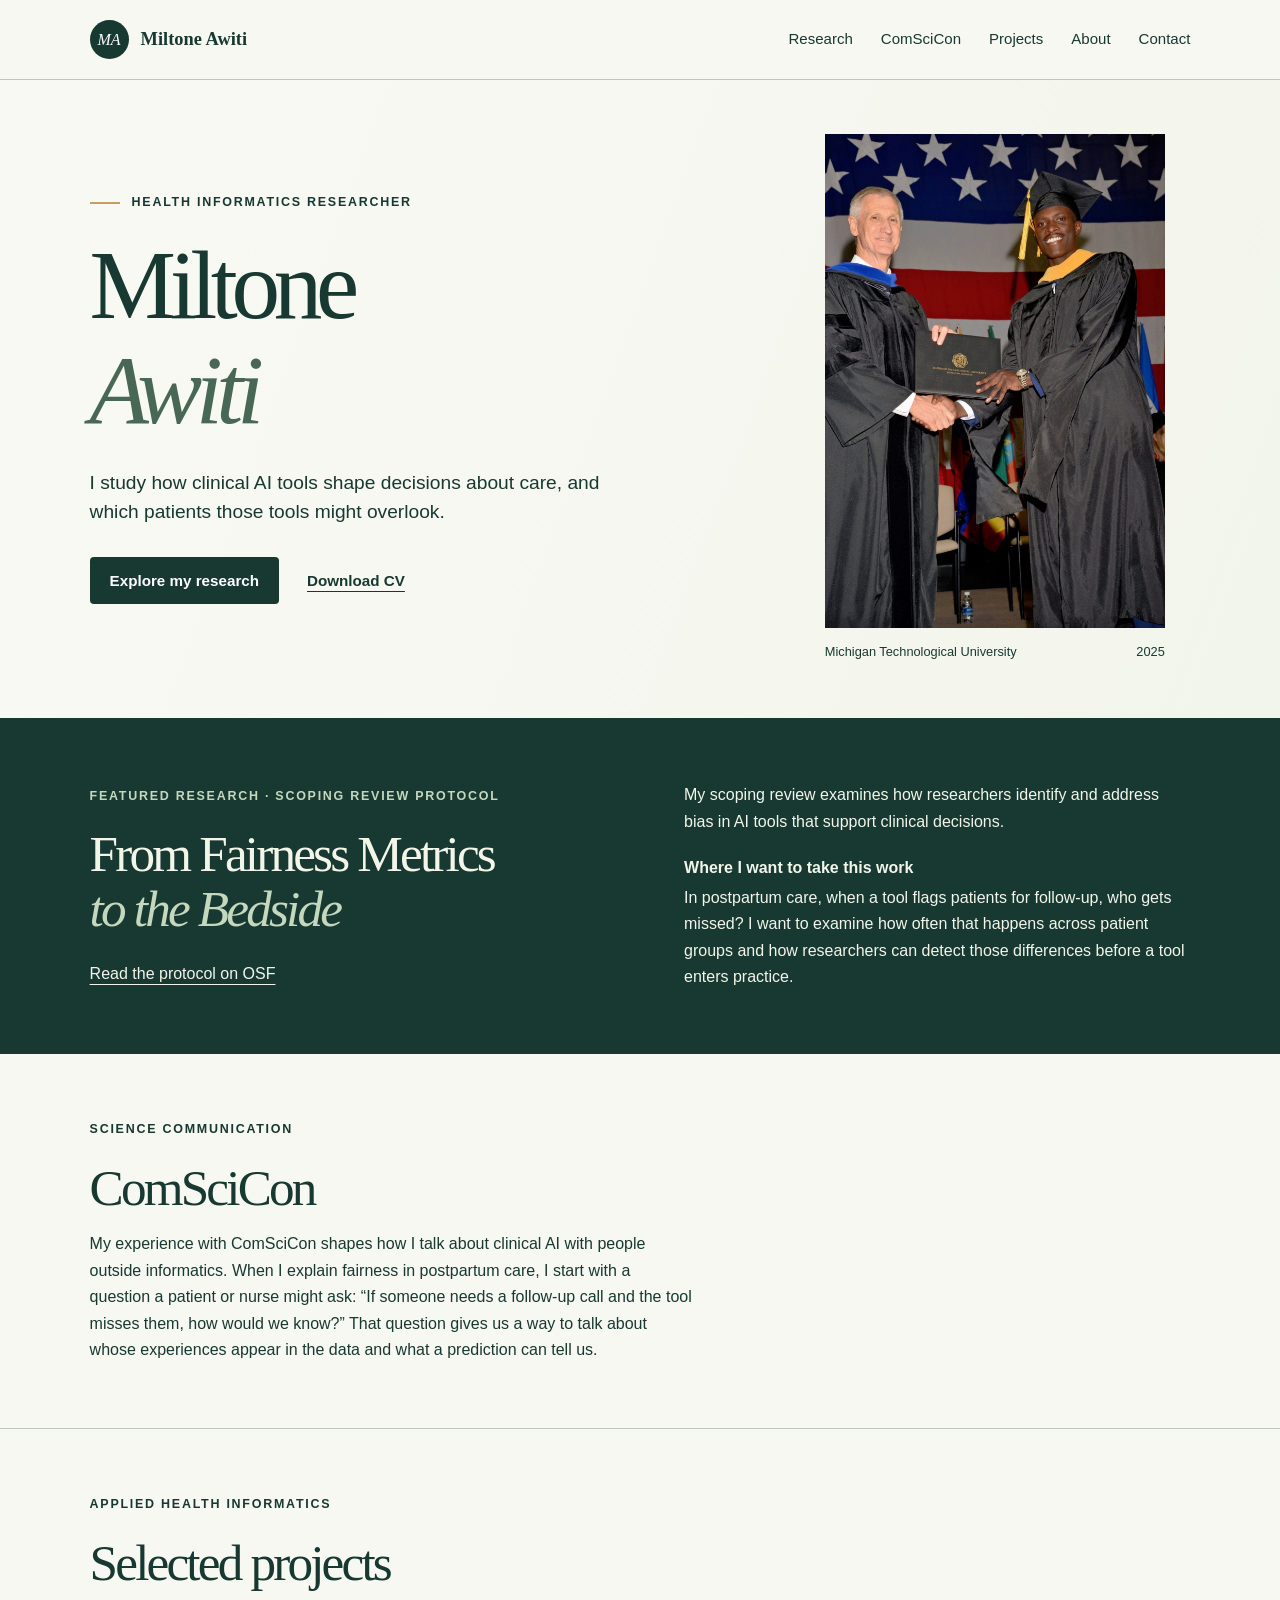
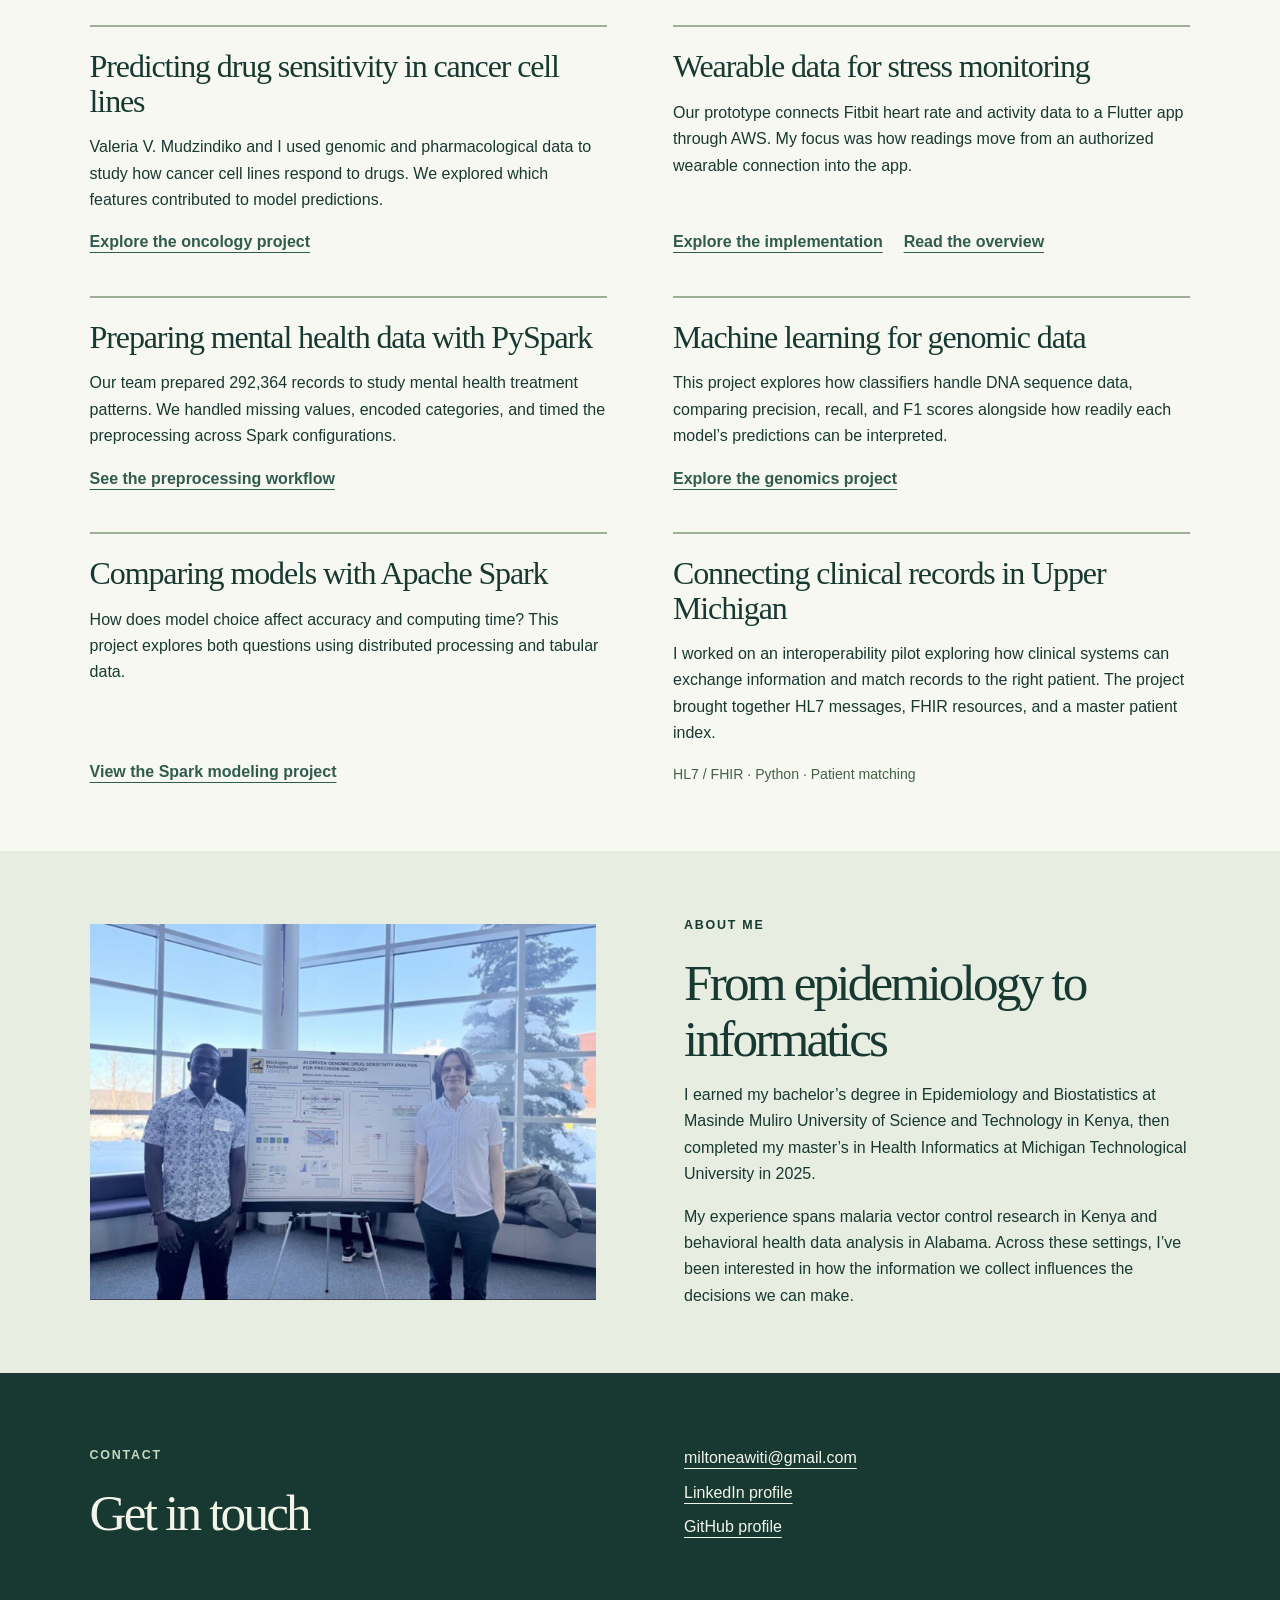
==== index.html @ 9c77bd21 "Feature ComSciCon in the main navigation and research portfolio" ====
<!doctype html><html lang="en"><head><meta charset="utf-8"><meta name="viewport" content="width=device-width,initial-scale=1"><meta name="theme-color" content="#183d37"><title>Miltone Awiti · Health Informatics Researcher</title><meta name="description" content="Miltone Awiti's research portfolio in clinical AI fairness, health informatics and interoperability."><link rel="stylesheet" href="style.css?v=rectangular"></head><body><a class="skip" href="#main">Skip to content</a>
<header><a class="brand" href="#main"><b>MA</b> Miltone Awiti</a><nav aria-label="Main"><a href="#research">Research</a><a href="#comscicon">ComSciCon</a><a href="#projects">Projects</a><a href="#about">About</a><a href="#contact">Contact</a></nav></header>
<main id="main"><section class="hero"><div class="intro"><p class="kicker">Health informatics researcher</p><h1>Miltone<br><em>Awiti</em></h1><p class="lead">I study how clinical AI tools shape decisions about care, and which patients those tools might overlook.</p><div class="actions"><a class="primary" href="#research">Explore my research</a><a class="secondary" href="Miltone-Awiti-CV.pdf" download>Download CV</a></div></div>
<figure class="portrait"><img src="graduation.jpeg" alt="Miltone Awiti in academic regalia at graduation"><figcaption>Michigan Technological University <span>2025</span></figcaption></figure></section>
<section class="feature" id="research"><div><p class="kicker">Featured research · Scoping review protocol</p><h2>From Fairness Metrics<br><em>to the Bedside</em></h2><a class="textlink" href="https://osf.io/pre6h/">Read the protocol on OSF</a></div><div class="summary"><p>My scoping review examines how researchers identify and address bias in AI tools that support clinical decisions.</p><h3>Where I want to take this work</h3><p>In postpartum care, when a tool flags patients for follow-up, who gets missed? I want to examine how often that happens across patient groups and how researchers can detect those differences before a tool enters practice.</p></div></section>
<section id="comscicon" class="section communication" aria-labelledby="comscicon-title">
<p class="kicker">Science communication</p>
<h2 id="comscicon-title">ComSciCon</h2>
<p>My experience with ComSciCon shapes how I talk about clinical AI with people outside informatics. When I explain fairness in postpartum care, I start with a question a patient or nurse might ask: “If someone needs a follow-up call and the tool misses them, how would we know?” That question gives us a way to talk about whose experiences appear in the data and what a prediction can tell us.</p>
</section>
<section id="projects" class="section"><p class="kicker">Applied health informatics</p><h2>Selected projects</h2><div class="projects"><article><h3>Predicting drug sensitivity in cancer cell lines</h3><p>Valeria V. Mudzindiko and I used genomic and pharmacological data to study how cancer cell lines respond to drugs. We explored which features contributed to model predictions.</p><div class="repo-links"><a href="https://github.com/Miltonawiti/AI-in-Healthcare">Explore the oncology project</a></div></article>
<article><h3>Wearable data for stress monitoring</h3><p>Our prototype connects Fitbit heart rate and activity data to a Flutter app through AWS. My focus was how readings move from an authorized wearable connection into the app.</p><div class="repo-links"><a href="https://github.com/Miltonawiti/IOMT">Explore the implementation</a><a href="https://github.com/Miltonawiti/Internet-of-Medical-Things">Read the overview</a></div></article>
<article><h3>Preparing mental health data with PySpark</h3><p>Our team prepared 292,364 records to study mental health treatment patterns. We handled missing values, encoded categories, and timed the preprocessing across Spark configurations.</p><div class="repo-links"><a href="https://github.com/Miltonawiti/BIG-Data">See the preprocessing workflow</a></div></article>
<article><h3>Machine learning for genomic data</h3><p>This project explores how classifiers handle DNA sequence data, comparing precision, recall, and F1 scores alongside how readily each model’s predictions can be interpreted.</p><div class="repo-links"><a href="https://github.com/Miltonawiti/CCDSS">Explore the genomics project</a></div></article>
<article><h3>Comparing models with Apache Spark</h3><p>How does model choice affect accuracy and computing time? This project explores both questions using distributed processing and tabular data.</p><div class="repo-links"><a href="https://github.com/Miltonawiti/Big-data-2">View the Spark modeling project</a></div></article><article><h3>Connecting clinical records in Upper Michigan</h3><p>I worked on an interoperability pilot exploring how clinical systems can exchange information and match records to the right patient. The project brought together HL7 messages, FHIR resources, and a master patient index.</p><small>HL7 / FHIR · Python · Patient matching</small></article></div></section>
<section id="about" class="about"><img src="precision-oncology.jpeg" alt="Research poster presentation"><div><p class="kicker">About me</p><h2>From epidemiology to informatics</h2><p>I earned my bachelor’s degree in Epidemiology and Biostatistics at Masinde Muliro University of Science and Technology in Kenya, then completed my master’s in Health Informatics at Michigan Technological University in 2025.</p><p>My experience spans malaria vector control research in Kenya and behavioral health data analysis in Alabama. Across these settings, I’ve been interested in how the information we collect influences the decisions we can make.</p></div></section>
</main><footer id="contact"><div><p class="kicker">Contact</p><h2>Get in touch</h2></div><div><a href="mailto:miltoneawiti@gmail.com">miltoneawiti@gmail.com</a><a href="https://www.linkedin.com/in/miltoneawiti">LinkedIn profile</a><a href="https://github.com/Miltonawiti/Miltonawiti">GitHub profile</a></div></footer></body></html>
---- style.css ----
:root{--ink:#173932;--paper:#f8f8f2;--line:#bdc8bb;--sage:#d9e5d2;--gold:#c3a05b}*{box-sizing:border-box}html{scroll-behavior:smooth}body{margin:0;background:var(--paper);color:var(--ink);font:1rem/1.65 "Helvetica Neue",Arial,sans-serif}a{color:inherit;text-underline-offset:5px}header,main,footer{max-width:1500px;margin:auto}header{padding:20px 7%;display:flex;align-items:center;justify-content:space-between;border-bottom:1px solid var(--line)}.brand{display:flex;gap:12px;align-items:center;font:bold 1.15rem Georgia,serif;text-decoration:none}.brand b{width:39px;height:39px;background:var(--ink);color:white;display:grid;place-items:center;font:italic 1rem Georgia;border-radius:50%}nav,.actions{display:flex;gap:28px;align-items:center}nav a{text-decoration:none;font-size:.94rem}nav a:hover,.secondary:hover{text-decoration:underline}.hero{display:grid;grid-template-columns:1.15fr .85fr;gap:6%;padding:54px 9% 56px 7%;align-items:center;background:linear-gradient(110deg,#f9f9f4 12%,#f2f5eb)}.kicker{font-size:.78rem;font-weight:bold;letter-spacing:.14em;text-transform:uppercase;margin:0 0 20px}.intro .kicker:before{content:"";display:inline-block;width:30px;height:2px;background:var(--gold);vertical-align:middle;margin-right:12px}h1,h2,h3{font-family:Georgia,"Times New Roman",serif;font-weight:400;line-height:1.08;margin:0}h1{font-size:clamp(4rem,7.6vw,7.5rem);letter-spacing:-.066em}h1 em,h2 em{font-weight:400}h1 em{color:#486755}.lead{max-width:520px;font-size:clamp(1.1rem,1.5vw,1.35rem);line-height:1.55;margin:25px 0 30px}.primary,.secondary{display:inline-block;font-weight:600;font-size:.95rem}.primary{background:var(--ink);color:#fff;padding:11px 20px;border-radius:4px;text-decoration:none}.primary:hover{background:#305b4f}.portrait{position:relative;isolation:isolate;margin:0;max-width:340px;width:100%;justify-self:end}.portrait img{display:block;width:100%;height:auto;border:0;border-radius:0}.portrait figcaption{display:flex;justify-content:space-between;font-size:.8rem;padding-top:13px}.feature,.about,footer{display:grid;grid-template-columns:1fr 1fr;gap:8%;align-items:center;padding:64px 7%}.feature,footer{background:var(--ink);color:#f3f5e9}.feature .kicker,footer .kicker{color:#c5d8be}.feature h2 em{color:#c5d8be}h2{font-size:clamp(2.3rem,4vw,4.2rem);letter-spacing:-.055em}.textlink{display:inline-block;margin-top:24px}.summary p:first-child{margin-top:0}.summary h3{font:600 1rem Arial,sans-serif;margin-top:24px}.summary p{margin:8px 0 0}.section{padding:65px 7%}.projects{display:grid;grid-template-columns:1fr 1fr;gap:6%;margin-top:35px}.projects article{border-top:2px solid #9daf97;padding-top:22px}.projects h3{font-size:2rem;letter-spacing:-.035em}.projects small{font-size:.88rem;color:#476147}.about{background:#e7ede1}.about img{width:100%;display:block}.about p:last-child{margin-bottom:0}footer a{display:block;width:fit-content;margin:8px 0}.skip{position:absolute;left:-9999px}.skip:focus{left:10px;background:white;padding:10px}a:focus-visible{outline:3px solid #bd862e;outline-offset:4px}@media(max-width:740px){header{padding:15px 5%;flex-wrap:wrap;gap:12px}nav{gap:15px}.hero,.feature,.about,footer{grid-template-columns:1fr;gap:30px;padding:38px 6%}.hero{padding-bottom:34px}.portrait{justify-self:center;max-width:300px}.projects{grid-template-columns:1fr;gap:26px}.section{padding:40px 6%}.actions{gap:20px}.about img{order:1}.kicker{margin-bottom:14px}nav a{font-size:.88rem}}@media(prefers-reduced-motion:reduce){html{scroll-behavior:auto}}

.projects{row-gap:2.5rem}.projects article{display:flex;flex-direction:column;align-items:flex-start}.repo-links{display:flex;flex-wrap:wrap;gap:.6rem 1.3rem;margin-top:auto}.repo-links a{font-weight:600;color:#305b4f}.repo-links a:hover{text-decoration-thickness:2px}

.communication{border-bottom:1px solid var(--line)}.communication>p:last-child{max-width:68ch;margin-bottom:0}nav{flex-wrap:wrap}
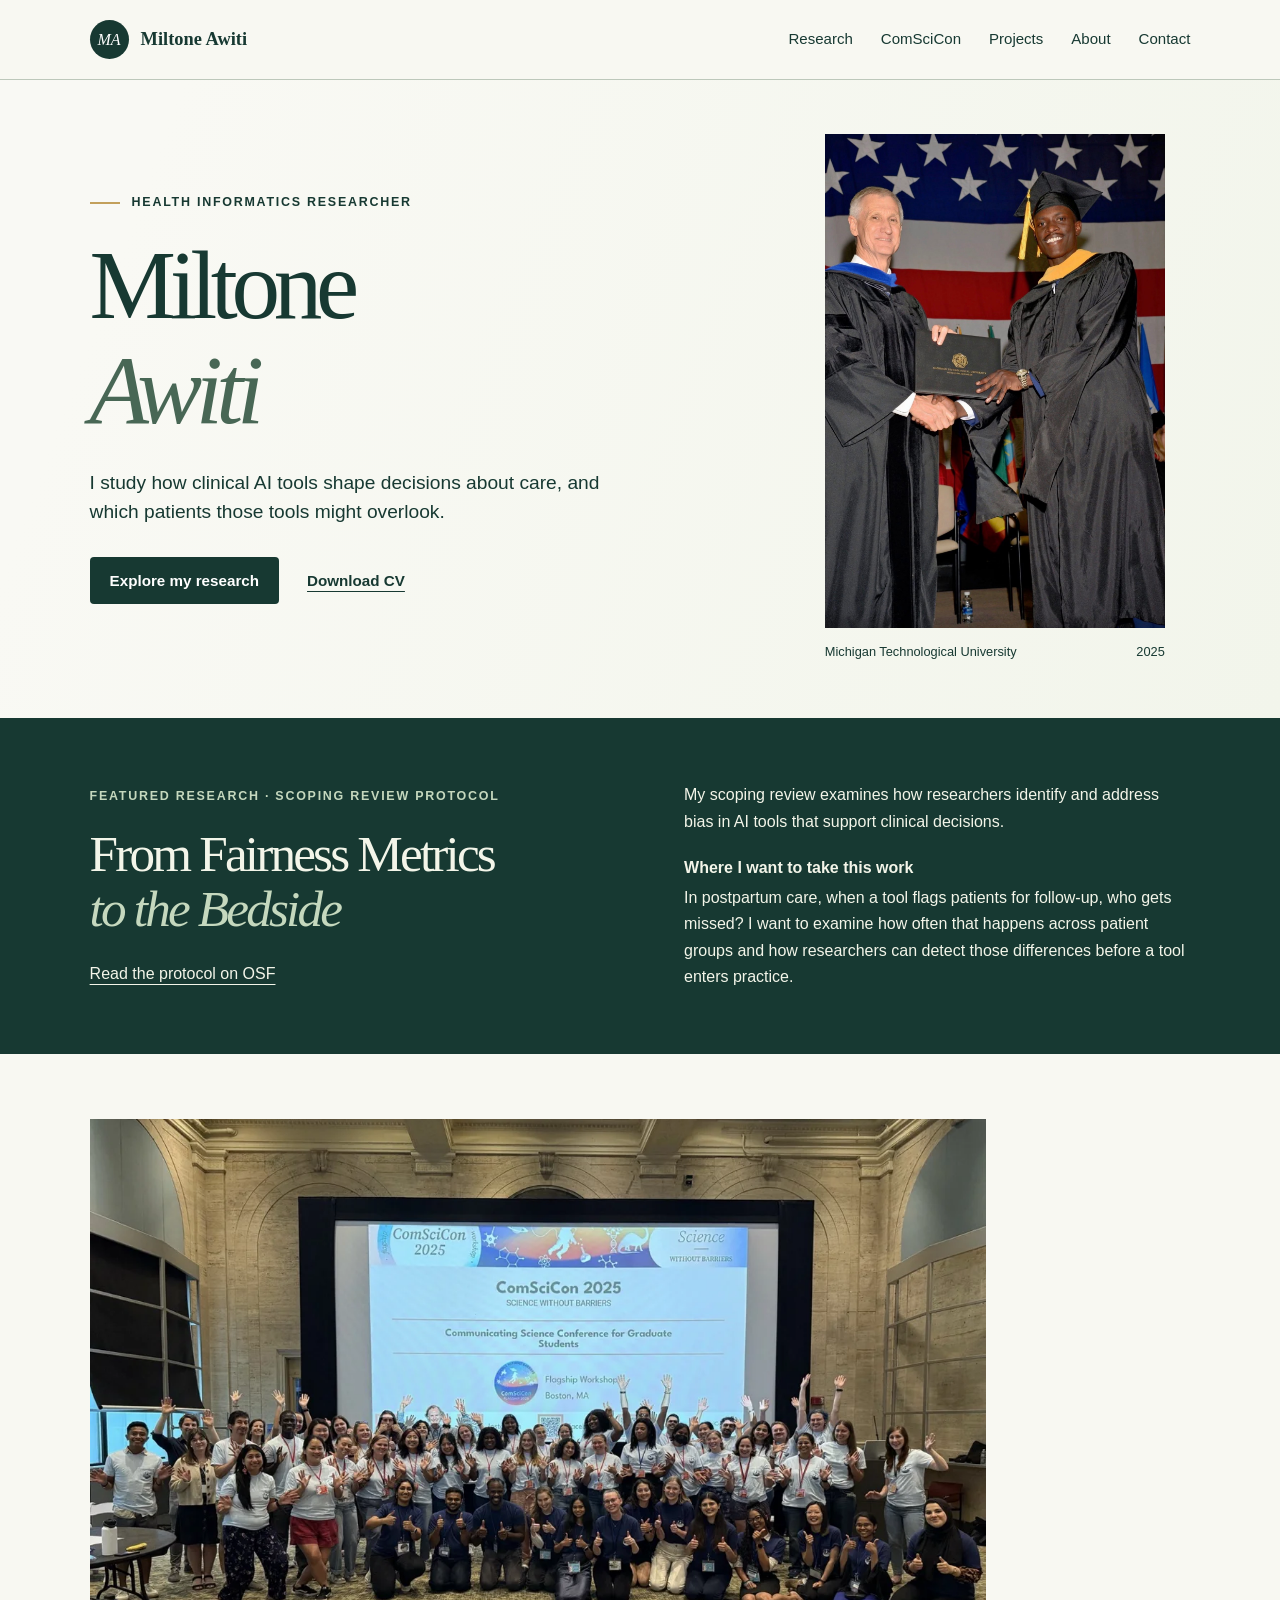
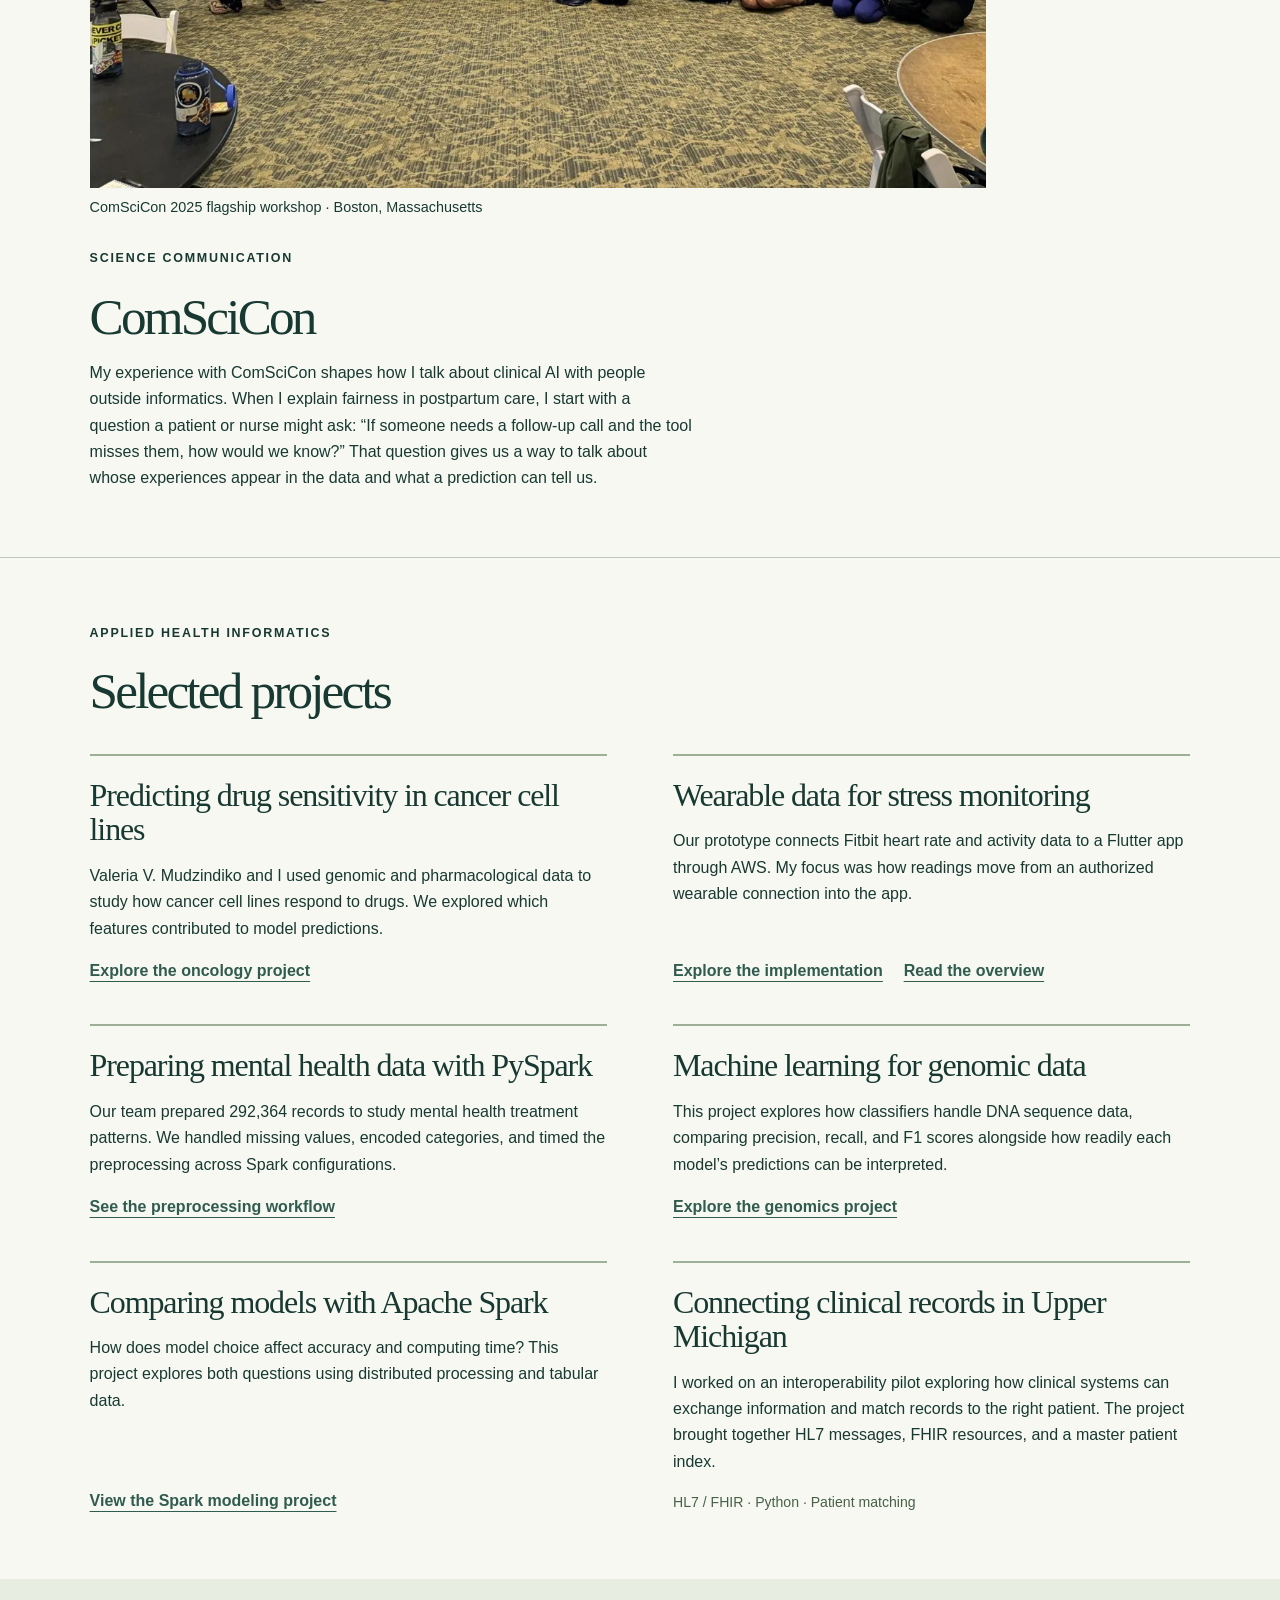
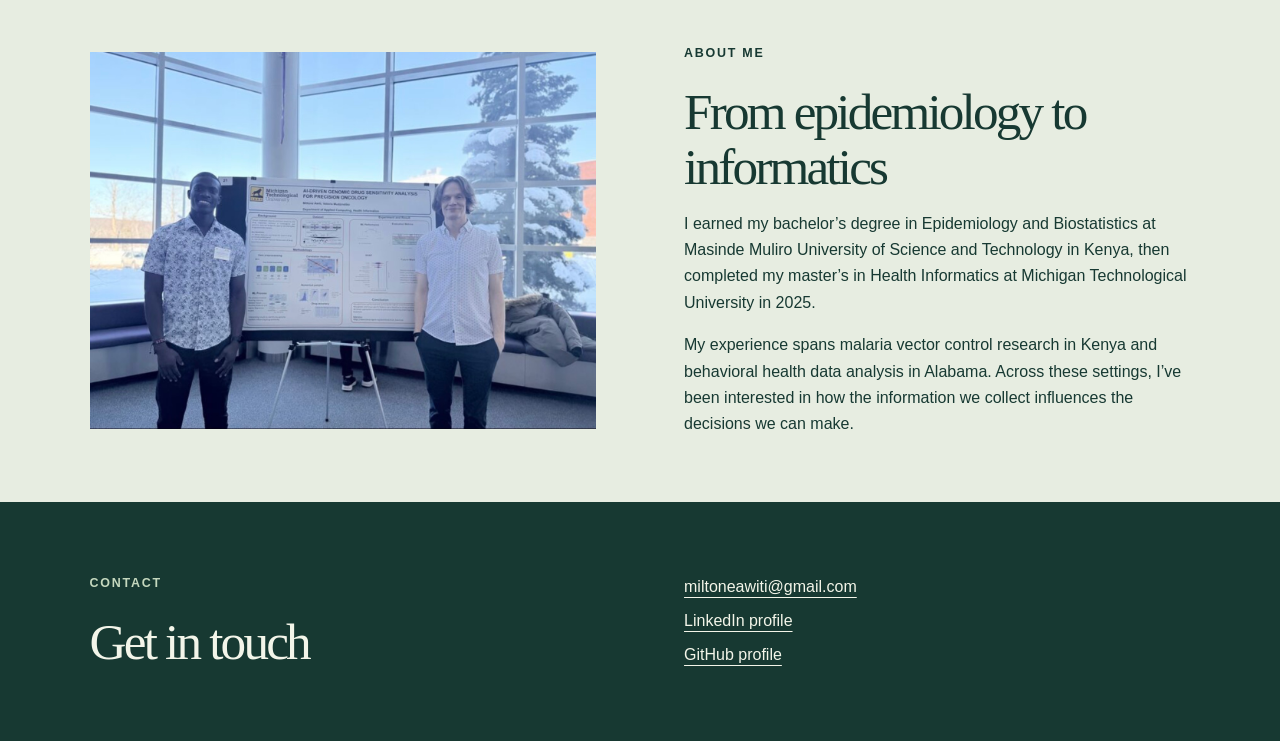
==== commit fc280457: "Lead the ComSciCon section with the Boston workshop group photograph" ====
--- a/index.html
+++ b/index.html
@@ -4,6 +4,7 @@
 <figure class="portrait"><img src="graduation.jpeg" alt="Miltone Awiti in academic regalia at graduation"><figcaption>Michigan Technological University <span>2025</span></figcaption></figure></section>
 <section class="feature" id="research"><div><p class="kicker">Featured research · Scoping review protocol</p><h2>From Fairness Metrics<br><em>to the Bedside</em></h2><a class="textlink" href="https://osf.io/pre6h/">Read the protocol on OSF</a></div><div class="summary"><p>My scoping review examines how researchers identify and address bias in AI tools that support clinical decisions.</p><h3>Where I want to take this work</h3><p>In postpartum care, when a tool flags patients for follow-up, who gets missed? I want to examine how often that happens across patient groups and how researchers can detect those differences before a tool enters practice.</p></div></section>
 <section id="comscicon" class="section communication" aria-labelledby="comscicon-title">
+<figure style="margin:0 0 1.75rem;max-width:56rem"><img src="comscicon-boston-2025.webp" width="1250" height="933" loading="lazy" alt="Workshop participants gathered beneath the Science Without Barriers banner at ComSciCon 2025" style="display:block;width:100%;height:auto"><figcaption style="margin-top:.5rem;font-size:.9rem">ComSciCon 2025 flagship workshop · Boston, Massachusetts</figcaption></figure>
 <p class="kicker">Science communication</p>
 <h2 id="comscicon-title">ComSciCon</h2>
 <p>My experience with ComSciCon shapes how I talk about clinical AI with people outside informatics. When I explain fairness in postpartum care, I start with a question a patient or nurse might ask: “If someone needs a follow-up call and the tool misses them, how would we know?” That question gives us a way to talk about whose experiences appear in the data and what a prediction can tell us.</p>
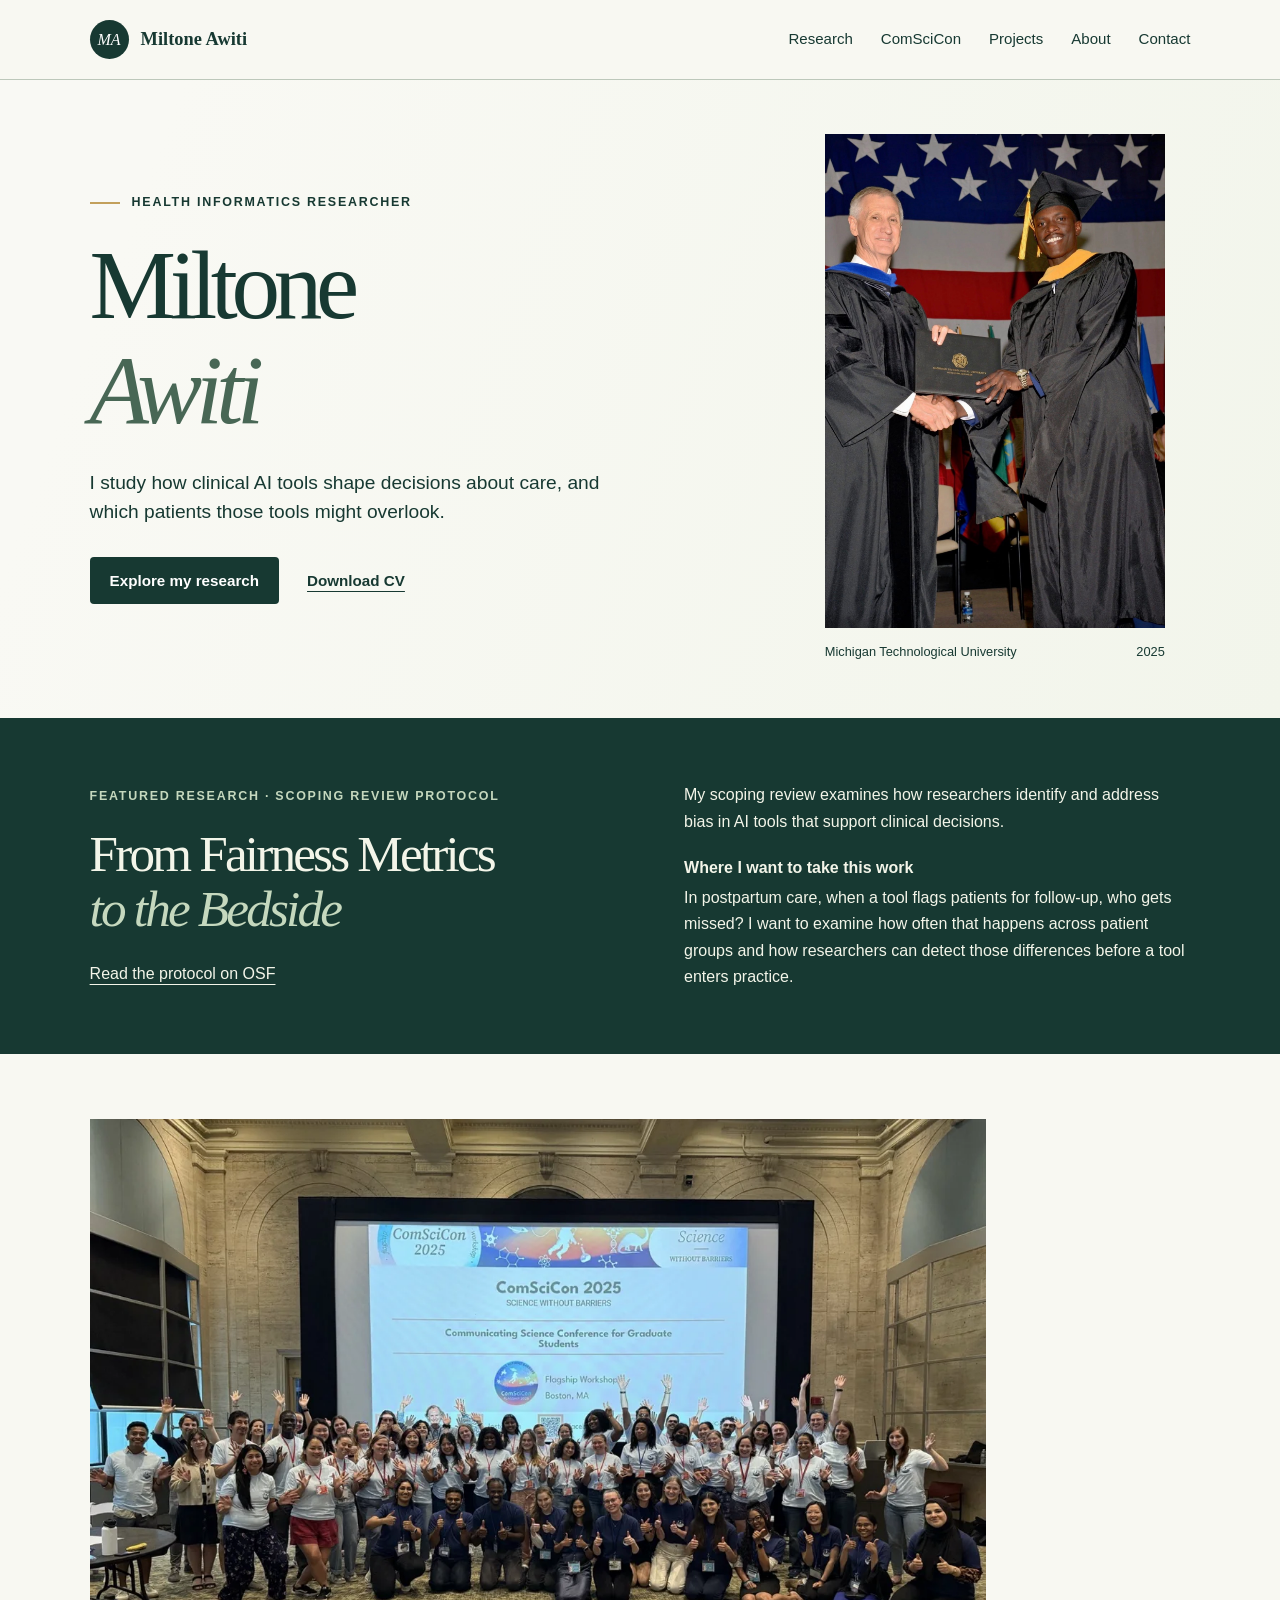
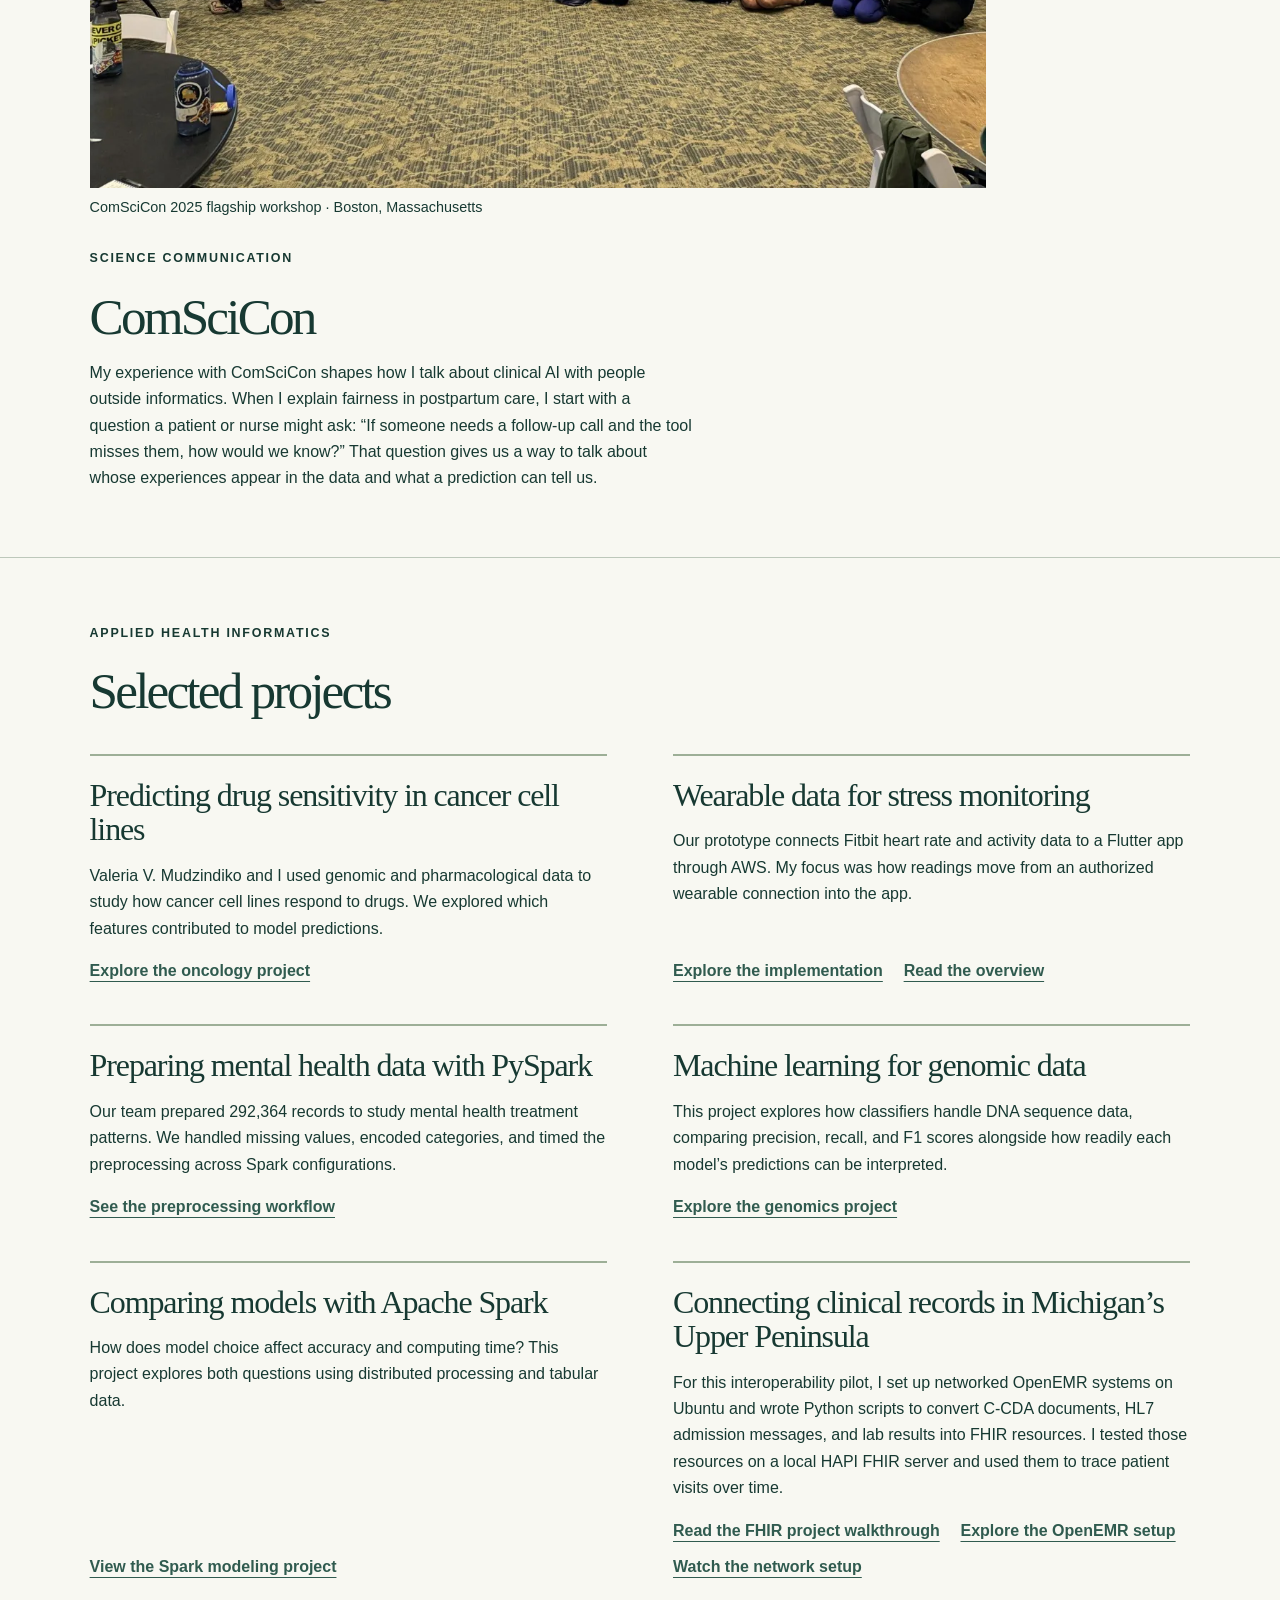
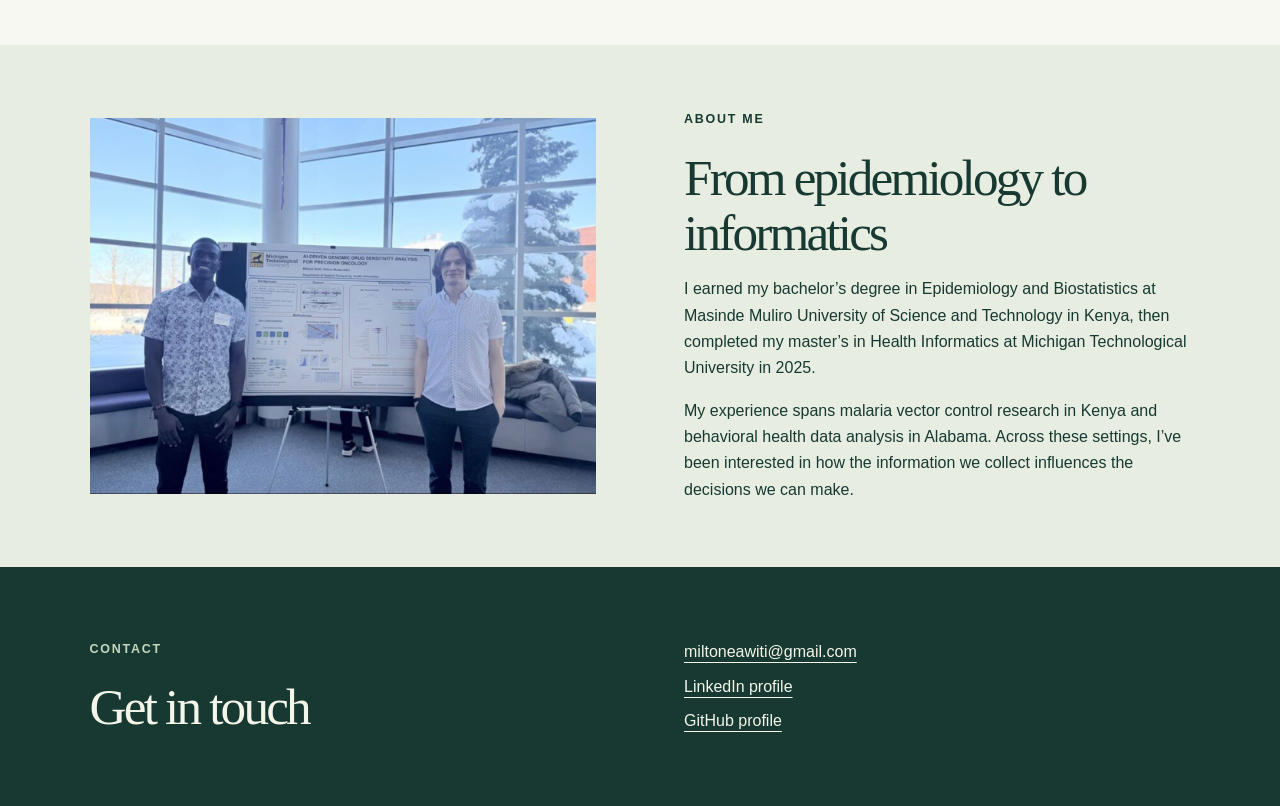
==== commit 5b804252: "Link the FHIR pilot to its walkthrough and setup materials" ====
--- a/index.html
+++ b/index.html
@@ -13,6 +13,6 @@
 <article><h3>Wearable data for stress monitoring</h3><p>Our prototype connects Fitbit heart rate and activity data to a Flutter app through AWS. My focus was how readings move from an authorized wearable connection into the app.</p><div class="repo-links"><a href="https://github.com/Miltonawiti/IOMT">Explore the implementation</a><a href="https://github.com/Miltonawiti/Internet-of-Medical-Things">Read the overview</a></div></article>
 <article><h3>Preparing mental health data with PySpark</h3><p>Our team prepared 292,364 records to study mental health treatment patterns. We handled missing values, encoded categories, and timed the preprocessing across Spark configurations.</p><div class="repo-links"><a href="https://github.com/Miltonawiti/BIG-Data">See the preprocessing workflow</a></div></article>
 <article><h3>Machine learning for genomic data</h3><p>This project explores how classifiers handle DNA sequence data, comparing precision, recall, and F1 scores alongside how readily each model’s predictions can be interpreted.</p><div class="repo-links"><a href="https://github.com/Miltonawiti/CCDSS">Explore the genomics project</a></div></article>
-<article><h3>Comparing models with Apache Spark</h3><p>How does model choice affect accuracy and computing time? This project explores both questions using distributed processing and tabular data.</p><div class="repo-links"><a href="https://github.com/Miltonawiti/Big-data-2">View the Spark modeling project</a></div></article><article><h3>Connecting clinical records in Upper Michigan</h3><p>I worked on an interoperability pilot exploring how clinical systems can exchange information and match records to the right patient. The project brought together HL7 messages, FHIR resources, and a master patient index.</p><small>HL7 / FHIR · Python · Patient matching</small></article></div></section>
+<article><h3>Comparing models with Apache Spark</h3><p>How does model choice affect accuracy and computing time? This project explores both questions using distributed processing and tabular data.</p><div class="repo-links"><a href="https://github.com/Miltonawiti/Big-data-2">View the Spark modeling project</a></div></article><article id="interoperability"><h3>Connecting clinical records in Michigan’s Upper Peninsula</h3><p>For this interoperability pilot, I set up networked OpenEMR systems on Ubuntu and wrote Python scripts to convert C-CDA documents, HL7 admission messages, and lab results into FHIR resources. I tested those resources on a local HAPI FHIR server and used them to trace patient visits over time.</p><div class="repo-links"><a href="https://drive.google.com/file/d/1ass0gKbQCtbW9tVkWHjWGZJ_u3vfmyq-/view?usp=drive_link">Read the FHIR project walkthrough</a><a href="https://github.com/Miltonawiti/Miltonawiti/tree/main/Architecture/Architecture%202">Explore the OpenEMR setup</a><a href="https://drive.google.com/file/d/1E_Yb66ptron6eqtjcdlSZIDZgmeDfd2l/view?usp=drive_link">Watch the network setup</a></div></article></div></section>
 <section id="about" class="about"><img src="precision-oncology.jpeg" alt="Research poster presentation"><div><p class="kicker">About me</p><h2>From epidemiology to informatics</h2><p>I earned my bachelor’s degree in Epidemiology and Biostatistics at Masinde Muliro University of Science and Technology in Kenya, then completed my master’s in Health Informatics at Michigan Technological University in 2025.</p><p>My experience spans malaria vector control research in Kenya and behavioral health data analysis in Alabama. Across these settings, I’ve been interested in how the information we collect influences the decisions we can make.</p></div></section>
 </main><footer id="contact"><div><p class="kicker">Contact</p><h2>Get in touch</h2></div><div><a href="mailto:miltoneawiti@gmail.com">miltoneawiti@gmail.com</a><a href="https://www.linkedin.com/in/miltoneawiti">LinkedIn profile</a><a href="https://github.com/Miltonawiti/Miltonawiti">GitHub profile</a></div></footer></body></html>
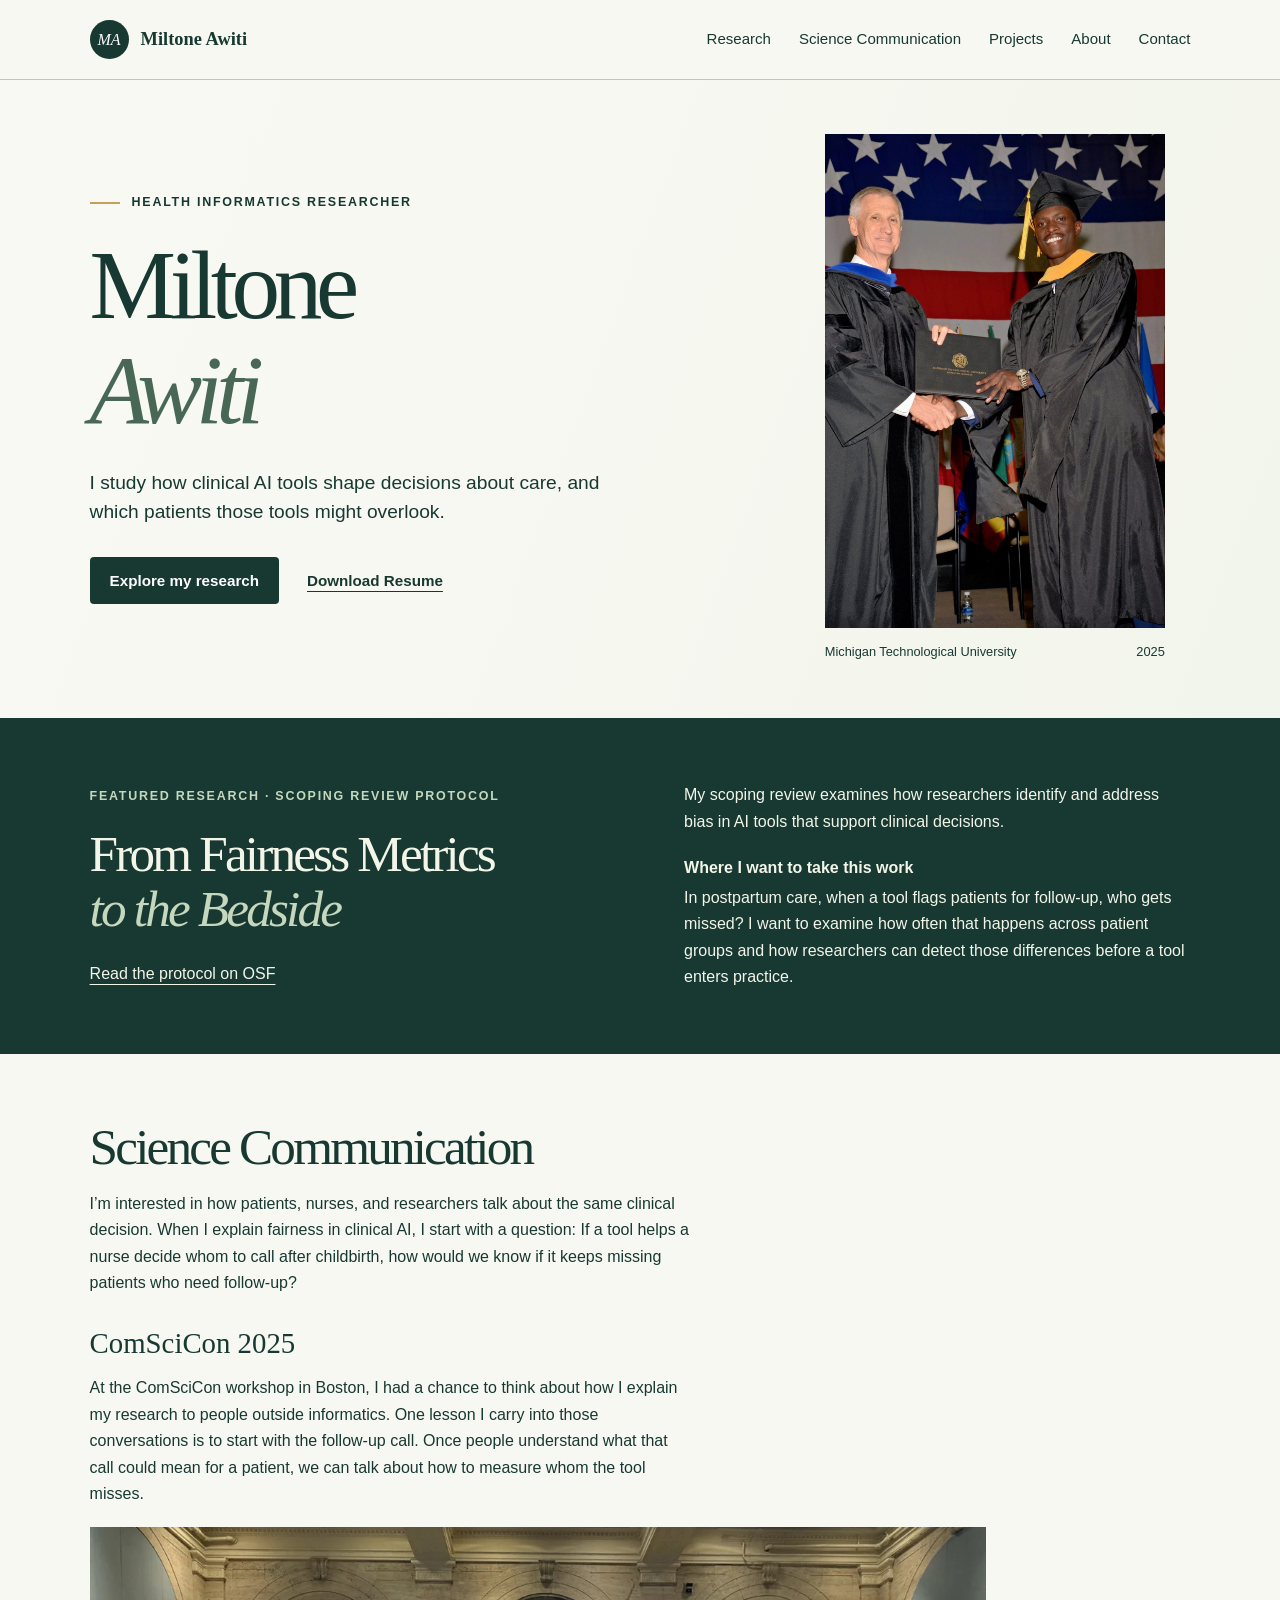
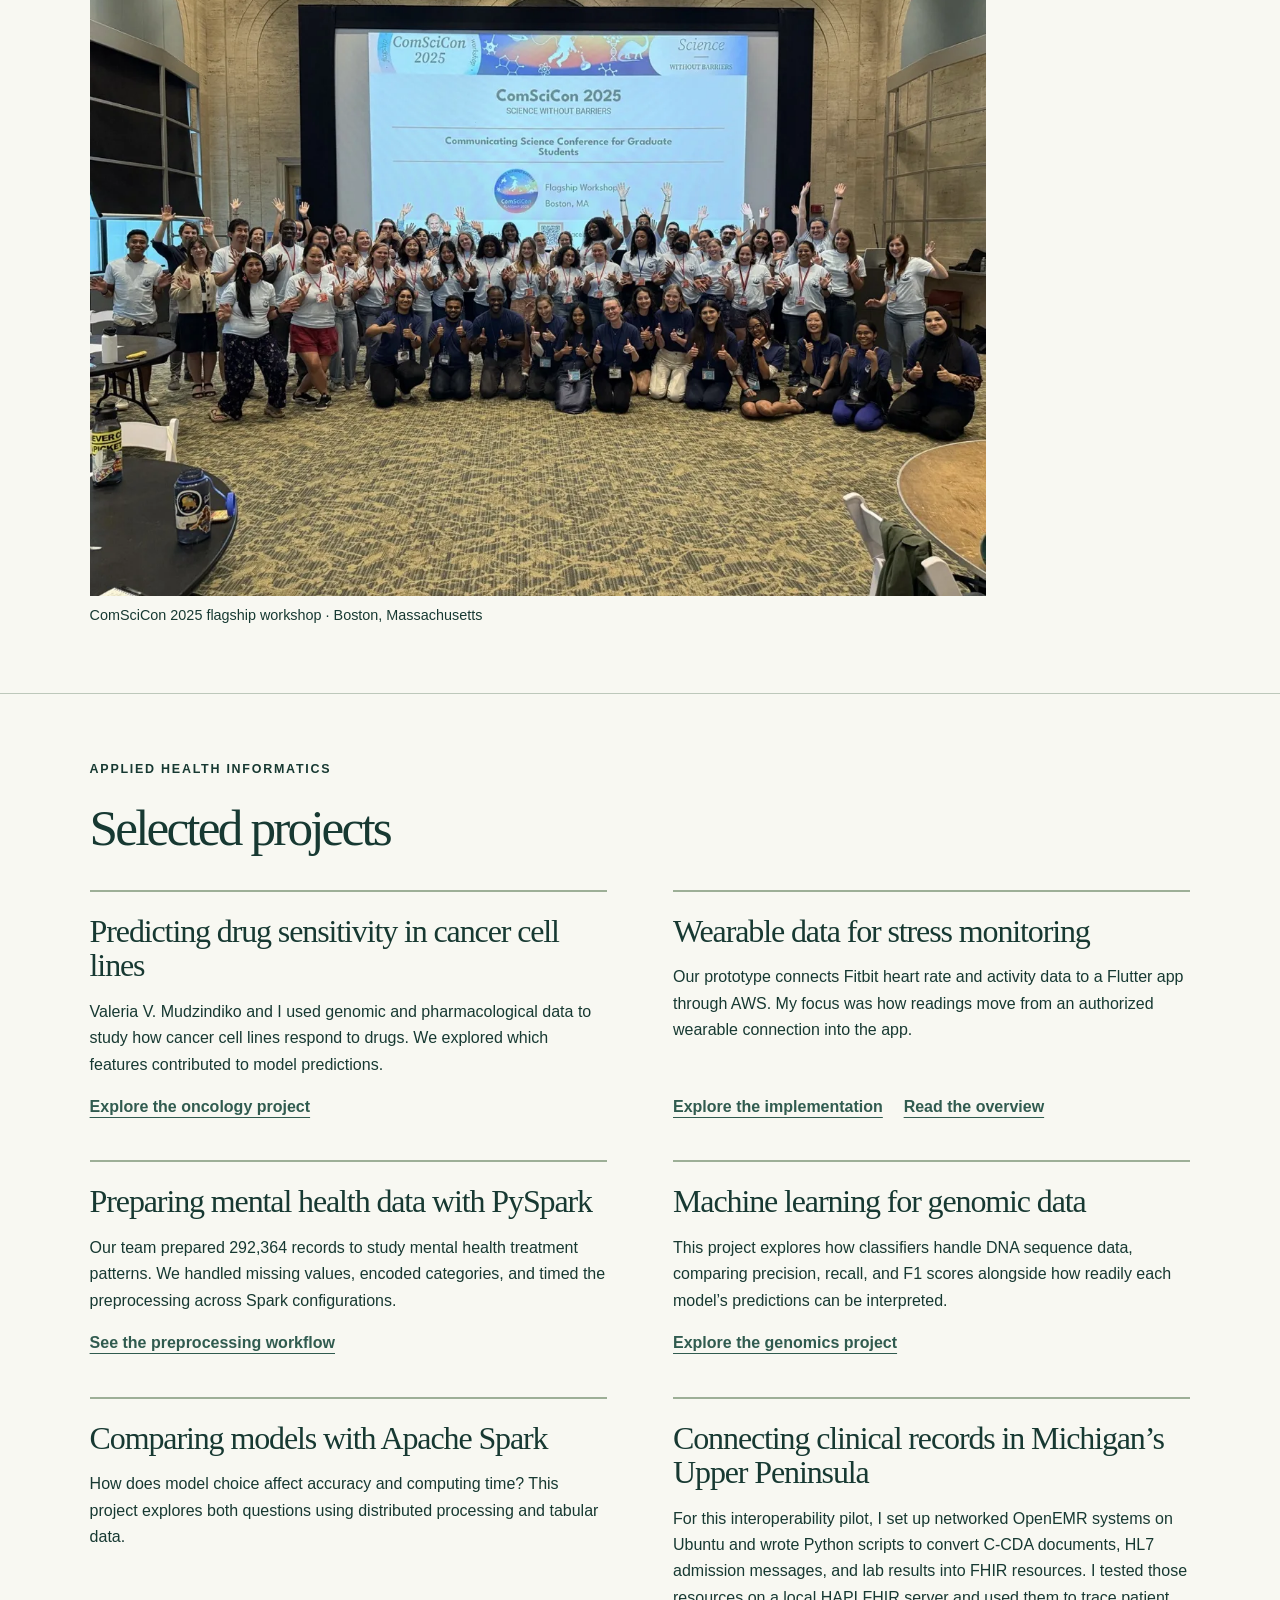
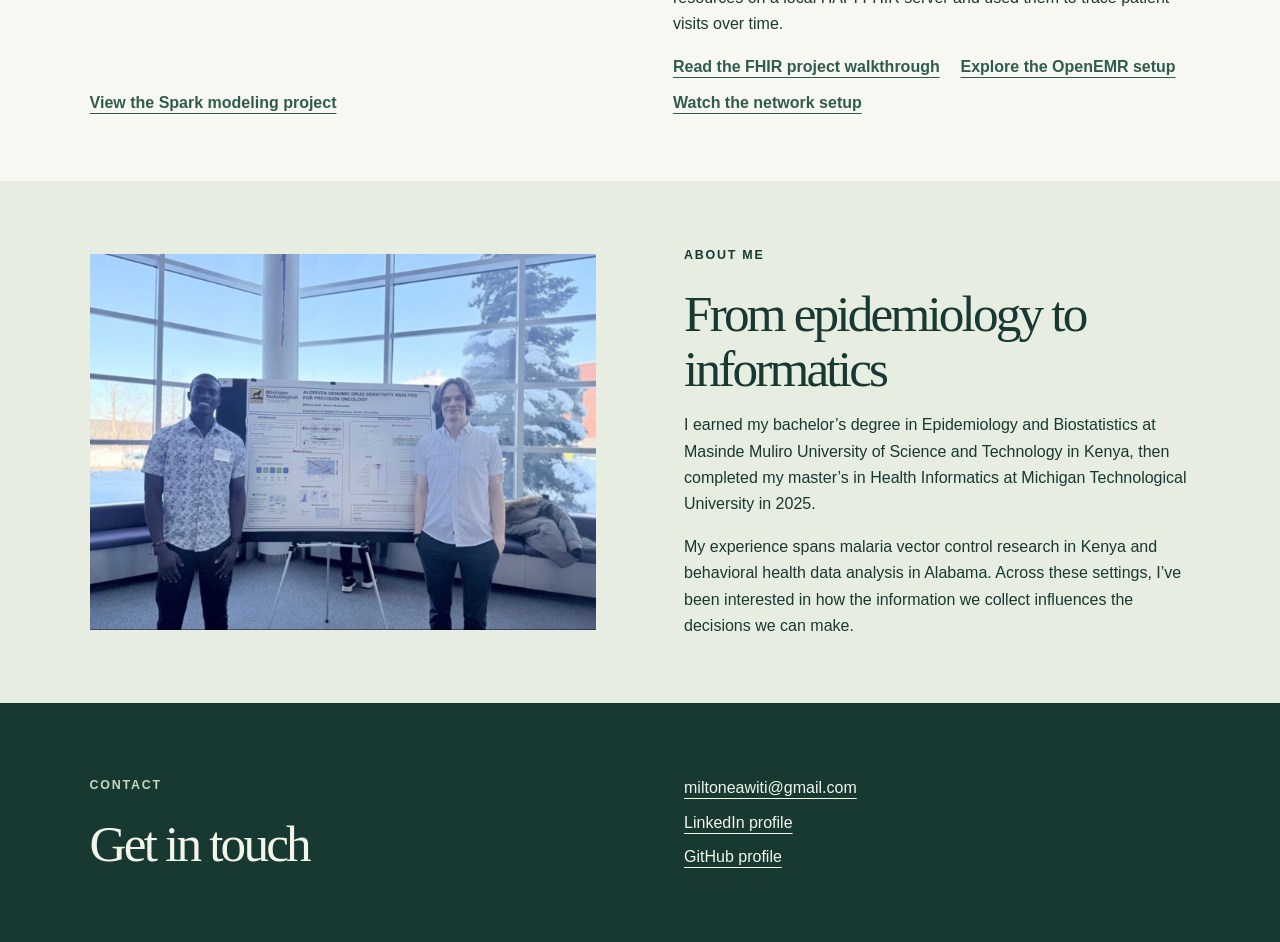
==== commit 18e74518: "Publish graduate resume and feature science communication with ComSciCon" ====
--- a/index.html
+++ b/index.html
@@ -1,13 +1,14 @@
 <!doctype html><html lang="en"><head><meta charset="utf-8"><meta name="viewport" content="width=device-width,initial-scale=1"><meta name="theme-color" content="#183d37"><title>Miltone Awiti · Health Informatics Researcher</title><meta name="description" content="Miltone Awiti's research portfolio in clinical AI fairness, health informatics and interoperability."><link rel="stylesheet" href="style.css?v=rectangular"></head><body><a class="skip" href="#main">Skip to content</a>
-<header><a class="brand" href="#main"><b>MA</b> Miltone Awiti</a><nav aria-label="Main"><a href="#research">Research</a><a href="#comscicon">ComSciCon</a><a href="#projects">Projects</a><a href="#about">About</a><a href="#contact">Contact</a></nav></header>
-<main id="main"><section class="hero"><div class="intro"><p class="kicker">Health informatics researcher</p><h1>Miltone<br><em>Awiti</em></h1><p class="lead">I study how clinical AI tools shape decisions about care, and which patients those tools might overlook.</p><div class="actions"><a class="primary" href="#research">Explore my research</a><a class="secondary" href="Miltone-Awiti-CV.pdf" download>Download CV</a></div></div>
+<header><a class="brand" href="#main"><b>MA</b> Miltone Awiti</a><nav aria-label="Main"><a href="#research">Research</a><a href="#science-communication">Science Communication</a><a href="#projects">Projects</a><a href="#about">About</a><a href="#contact">Contact</a></nav></header>
+<main id="main"><section class="hero"><div class="intro"><p class="kicker">Health informatics researcher</p><h1>Miltone<br><em>Awiti</em></h1><p class="lead">I study how clinical AI tools shape decisions about care, and which patients those tools might overlook.</p><div class="actions"><a class="primary" href="#research">Explore my research</a><a class="secondary" href="Miltone-Awiti-Resume.pdf" download>Download Resume</a></div></div>
 <figure class="portrait"><img src="graduation.jpeg" alt="Miltone Awiti in academic regalia at graduation"><figcaption>Michigan Technological University <span>2025</span></figcaption></figure></section>
 <section class="feature" id="research"><div><p class="kicker">Featured research · Scoping review protocol</p><h2>From Fairness Metrics<br><em>to the Bedside</em></h2><a class="textlink" href="https://osf.io/pre6h/">Read the protocol on OSF</a></div><div class="summary"><p>My scoping review examines how researchers identify and address bias in AI tools that support clinical decisions.</p><h3>Where I want to take this work</h3><p>In postpartum care, when a tool flags patients for follow-up, who gets missed? I want to examine how often that happens across patient groups and how researchers can detect those differences before a tool enters practice.</p></div></section>
-<section id="comscicon" class="section communication" aria-labelledby="comscicon-title">
-<figure style="margin:0 0 1.75rem;max-width:56rem"><img src="comscicon-boston-2025.webp" width="1250" height="933" loading="lazy" alt="Workshop participants gathered beneath the Science Without Barriers banner at ComSciCon 2025" style="display:block;width:100%;height:auto"><figcaption style="margin-top:.5rem;font-size:.9rem">ComSciCon 2025 flagship workshop · Boston, Massachusetts</figcaption></figure>
-<p class="kicker">Science communication</p>
-<h2 id="comscicon-title">ComSciCon</h2>
-<p>My experience with ComSciCon shapes how I talk about clinical AI with people outside informatics. When I explain fairness in postpartum care, I start with a question a patient or nurse might ask: “If someone needs a follow-up call and the tool misses them, how would we know?” That question gives us a way to talk about whose experiences appear in the data and what a prediction can tell us.</p>
+<section id="science-communication" class="section communication" aria-labelledby="communication-title">
+<h2 id="communication-title">Science Communication</h2>
+<p style="max-width:68ch">I’m interested in how patients, nurses, and researchers talk about the same clinical decision. When I explain fairness in clinical AI, I start with a question: If a tool helps a nurse decide whom to call after childbirth, how would we know if it keeps missing patients who need follow-up?</p>
+<h3 id="comscicon" style="margin-top:2rem;font-size:1.8rem">ComSciCon 2025</h3>
+<p style="max-width:68ch">At the ComSciCon workshop in Boston, I had a chance to think about how I explain my research to people outside informatics. One lesson I carry into those conversations is to start with the follow-up call. Once people understand what that call could mean for a patient, we can talk about how to measure whom the tool misses.</p>
+<figure style="margin:1.25rem 0 0;max-width:56rem"><img src="comscicon-boston-2025.webp" width="1250" height="933" loading="lazy" alt="Workshop participants gathered beneath the Science Without Barriers banner at ComSciCon 2025" style="display:block;width:100%;height:auto"><figcaption style="margin-top:.5rem;font-size:.9rem">ComSciCon 2025 flagship workshop · Boston, Massachusetts</figcaption></figure>
 </section>
 <section id="projects" class="section"><p class="kicker">Applied health informatics</p><h2>Selected projects</h2><div class="projects"><article><h3>Predicting drug sensitivity in cancer cell lines</h3><p>Valeria V. Mudzindiko and I used genomic and pharmacological data to study how cancer cell lines respond to drugs. We explored which features contributed to model predictions.</p><div class="repo-links"><a href="https://github.com/Miltonawiti/AI-in-Healthcare">Explore the oncology project</a></div></article>
 <article><h3>Wearable data for stress monitoring</h3><p>Our prototype connects Fitbit heart rate and activity data to a Flutter app through AWS. My focus was how readings move from an authorized wearable connection into the app.</p><div class="repo-links"><a href="https://github.com/Miltonawiti/IOMT">Explore the implementation</a><a href="https://github.com/Miltonawiti/Internet-of-Medical-Things">Read the overview</a></div></article>
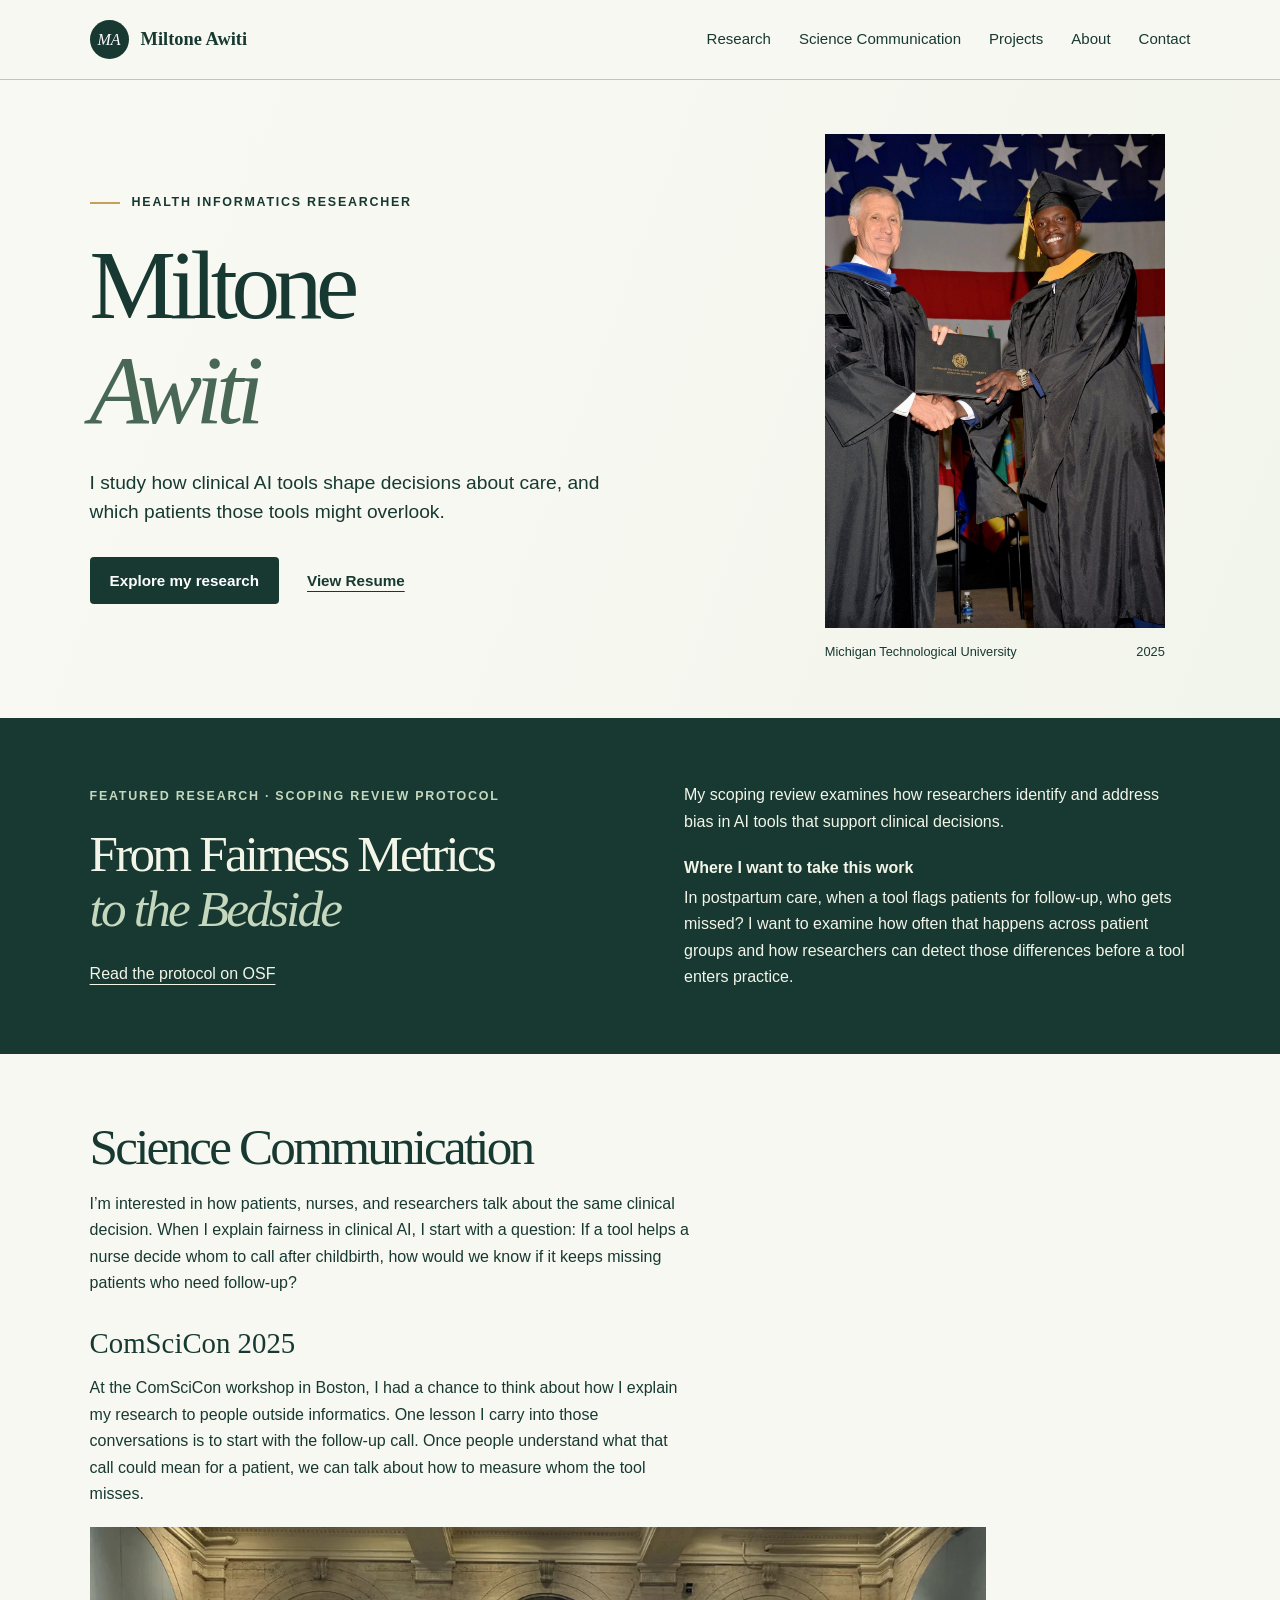
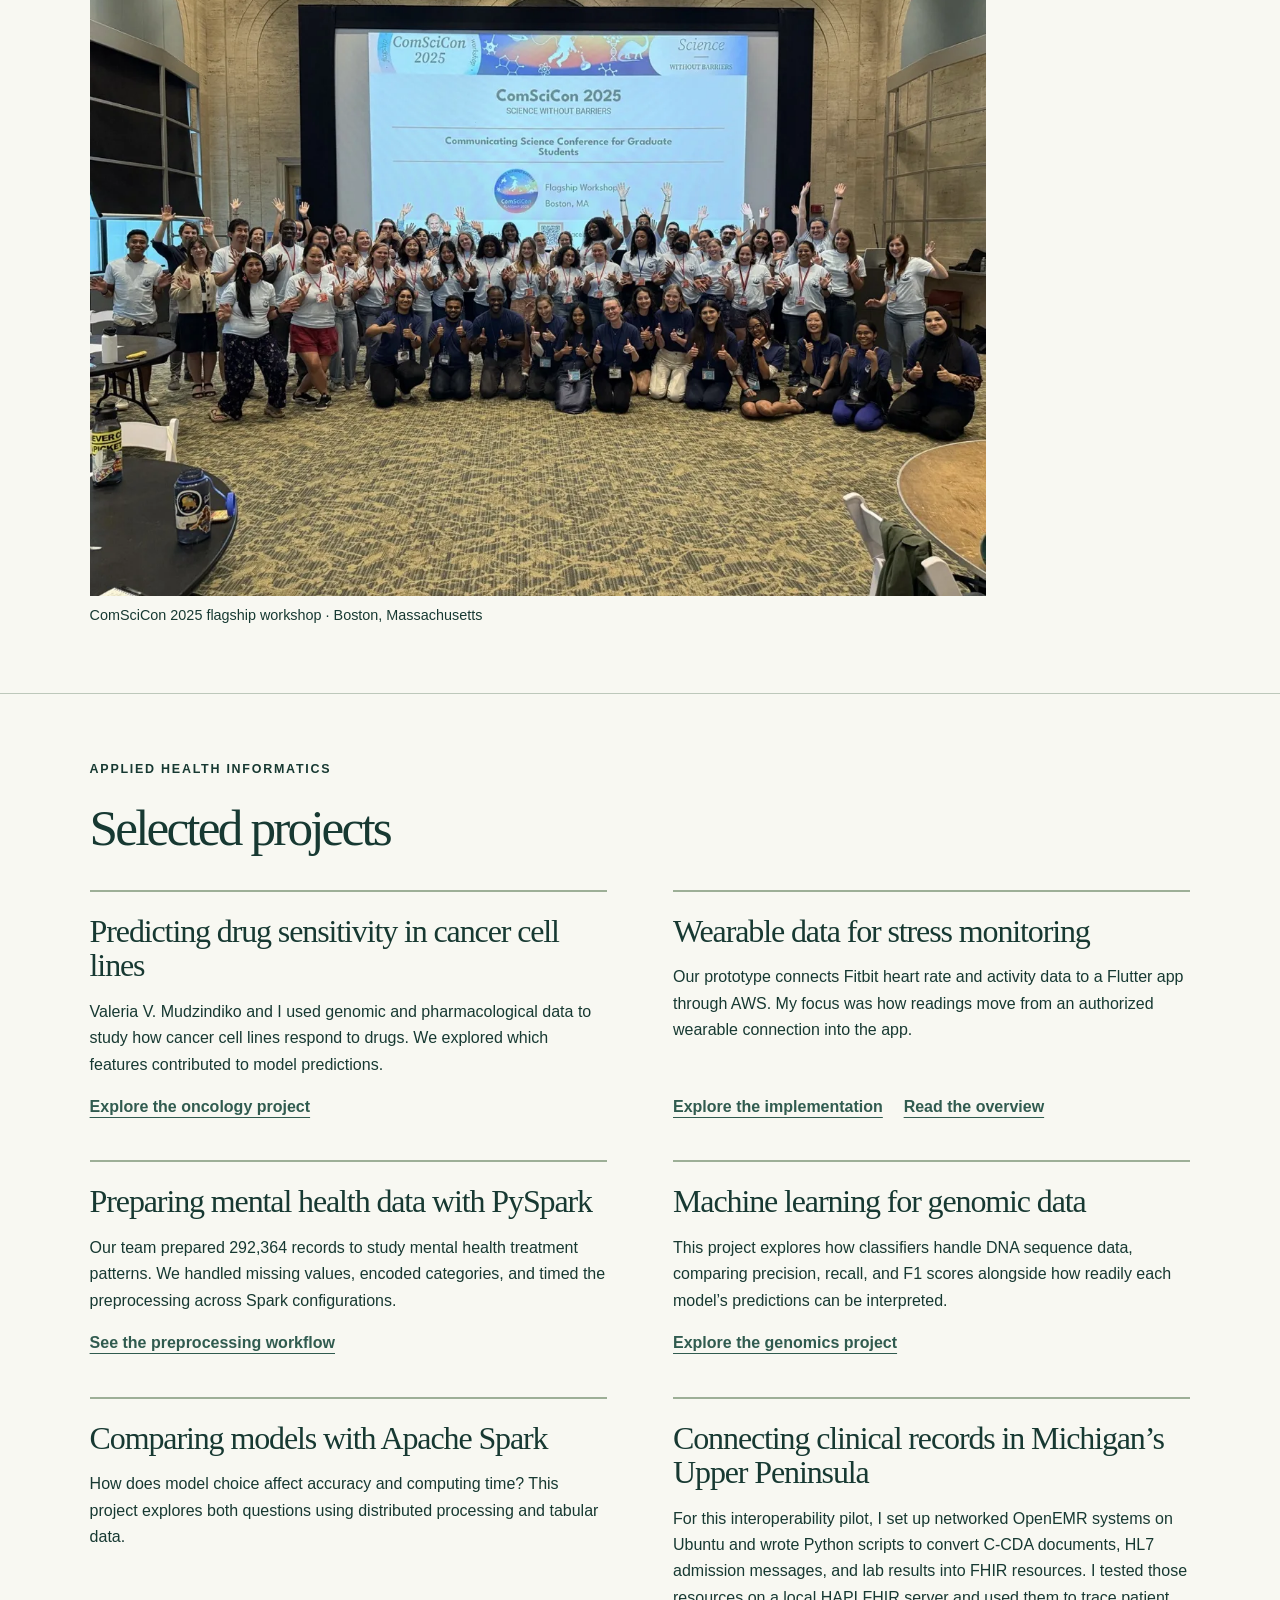
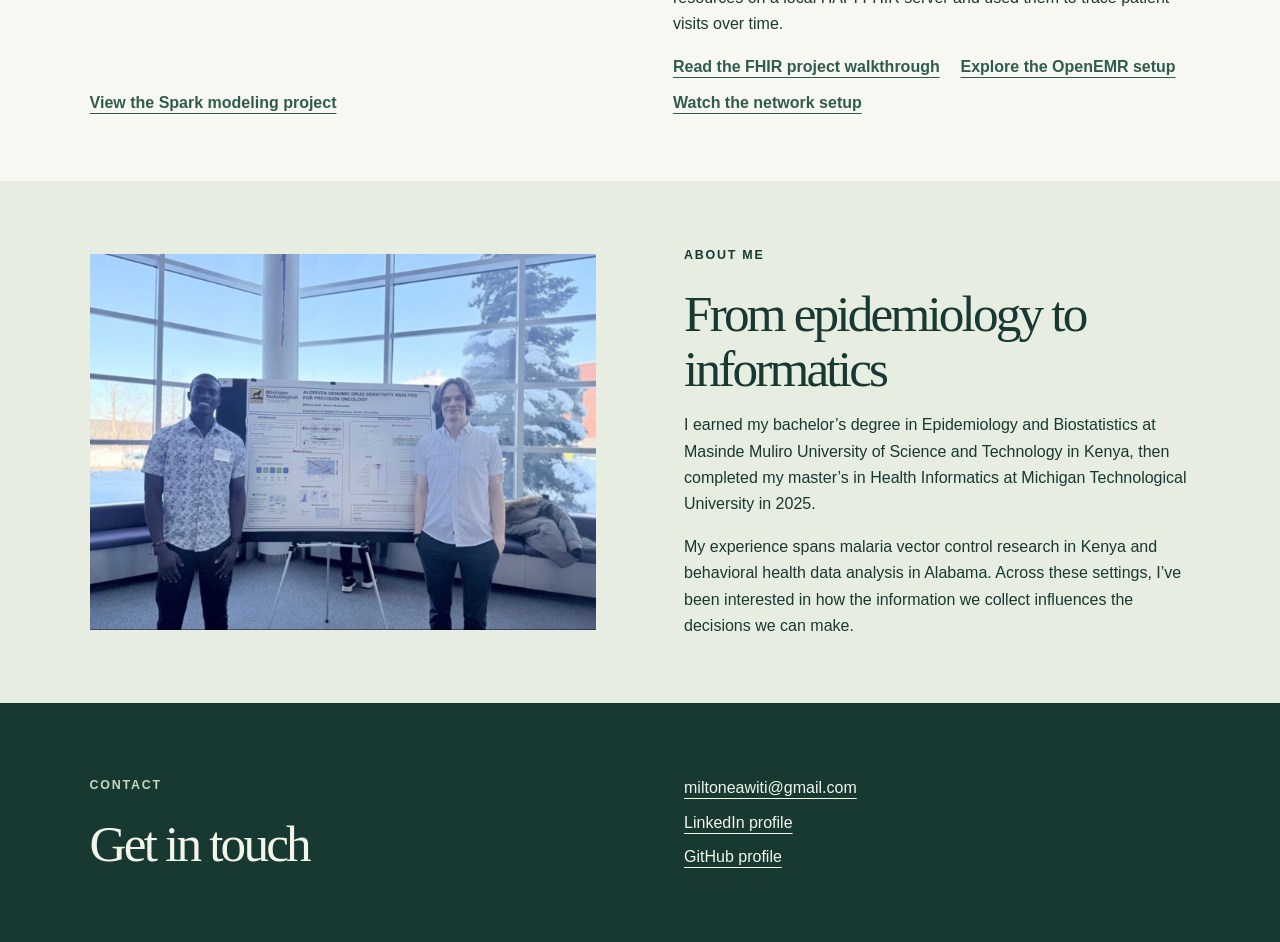
==== commit 12f88fb0: "Open the resume in the browser for reading" ====
--- a/index.html
+++ b/index.html
@@ -1,6 +1,6 @@
 <!doctype html><html lang="en"><head><meta charset="utf-8"><meta name="viewport" content="width=device-width,initial-scale=1"><meta name="theme-color" content="#183d37"><title>Miltone Awiti · Health Informatics Researcher</title><meta name="description" content="Miltone Awiti's research portfolio in clinical AI fairness, health informatics and interoperability."><link rel="stylesheet" href="style.css?v=rectangular"></head><body><a class="skip" href="#main">Skip to content</a>
 <header><a class="brand" href="#main"><b>MA</b> Miltone Awiti</a><nav aria-label="Main"><a href="#research">Research</a><a href="#science-communication">Science Communication</a><a href="#projects">Projects</a><a href="#about">About</a><a href="#contact">Contact</a></nav></header>
-<main id="main"><section class="hero"><div class="intro"><p class="kicker">Health informatics researcher</p><h1>Miltone<br><em>Awiti</em></h1><p class="lead">I study how clinical AI tools shape decisions about care, and which patients those tools might overlook.</p><div class="actions"><a class="primary" href="#research">Explore my research</a><a class="secondary" href="Miltone-Awiti-Resume.pdf" download>Download Resume</a></div></div>
+<main id="main"><section class="hero"><div class="intro"><p class="kicker">Health informatics researcher</p><h1>Miltone<br><em>Awiti</em></h1><p class="lead">I study how clinical AI tools shape decisions about care, and which patients those tools might overlook.</p><div class="actions"><a class="primary" href="#research">Explore my research</a><a class="secondary" href="Miltone-Awiti-Resume.pdf">View Resume</a></div></div>
 <figure class="portrait"><img src="graduation.jpeg" alt="Miltone Awiti in academic regalia at graduation"><figcaption>Michigan Technological University <span>2025</span></figcaption></figure></section>
 <section class="feature" id="research"><div><p class="kicker">Featured research · Scoping review protocol</p><h2>From Fairness Metrics<br><em>to the Bedside</em></h2><a class="textlink" href="https://osf.io/pre6h/">Read the protocol on OSF</a></div><div class="summary"><p>My scoping review examines how researchers identify and address bias in AI tools that support clinical decisions.</p><h3>Where I want to take this work</h3><p>In postpartum care, when a tool flags patients for follow-up, who gets missed? I want to examine how often that happens across patient groups and how researchers can detect those differences before a tool enters practice.</p></div></section>
 <section id="science-communication" class="section communication" aria-labelledby="communication-title">
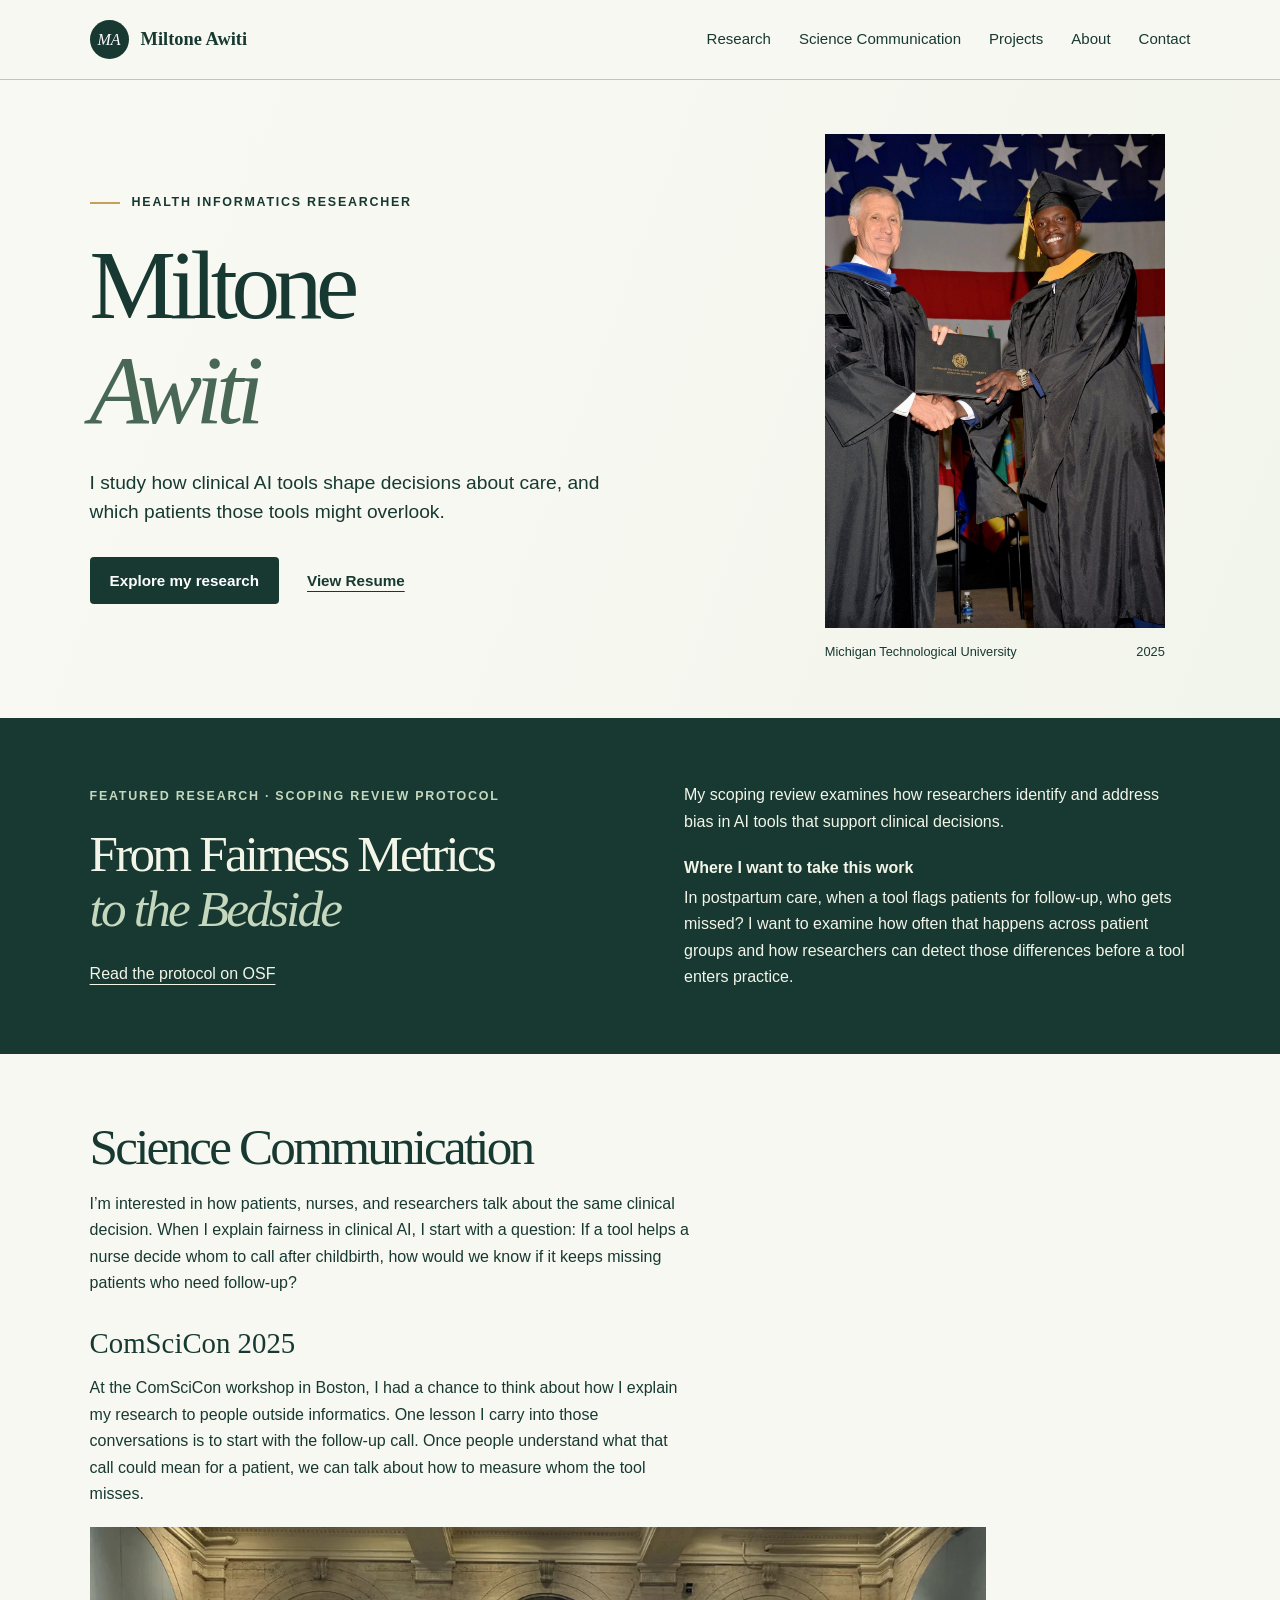
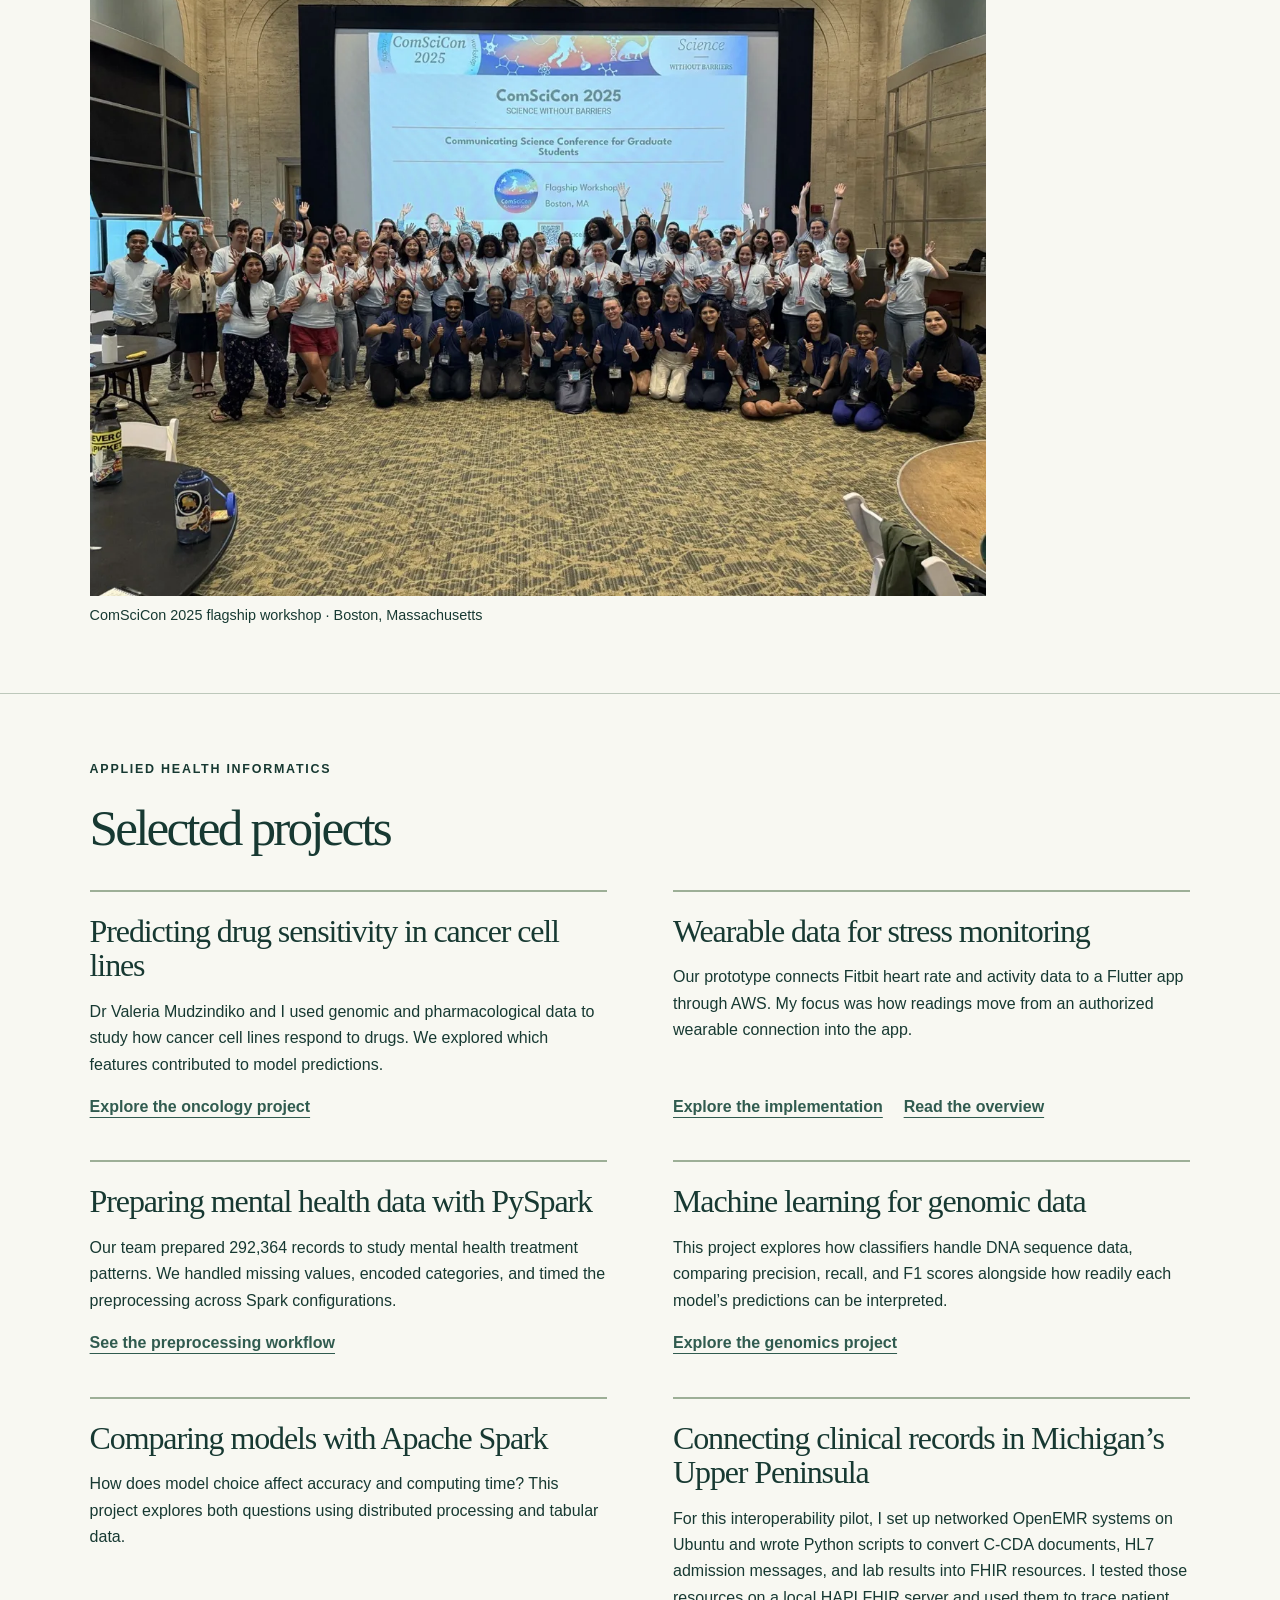
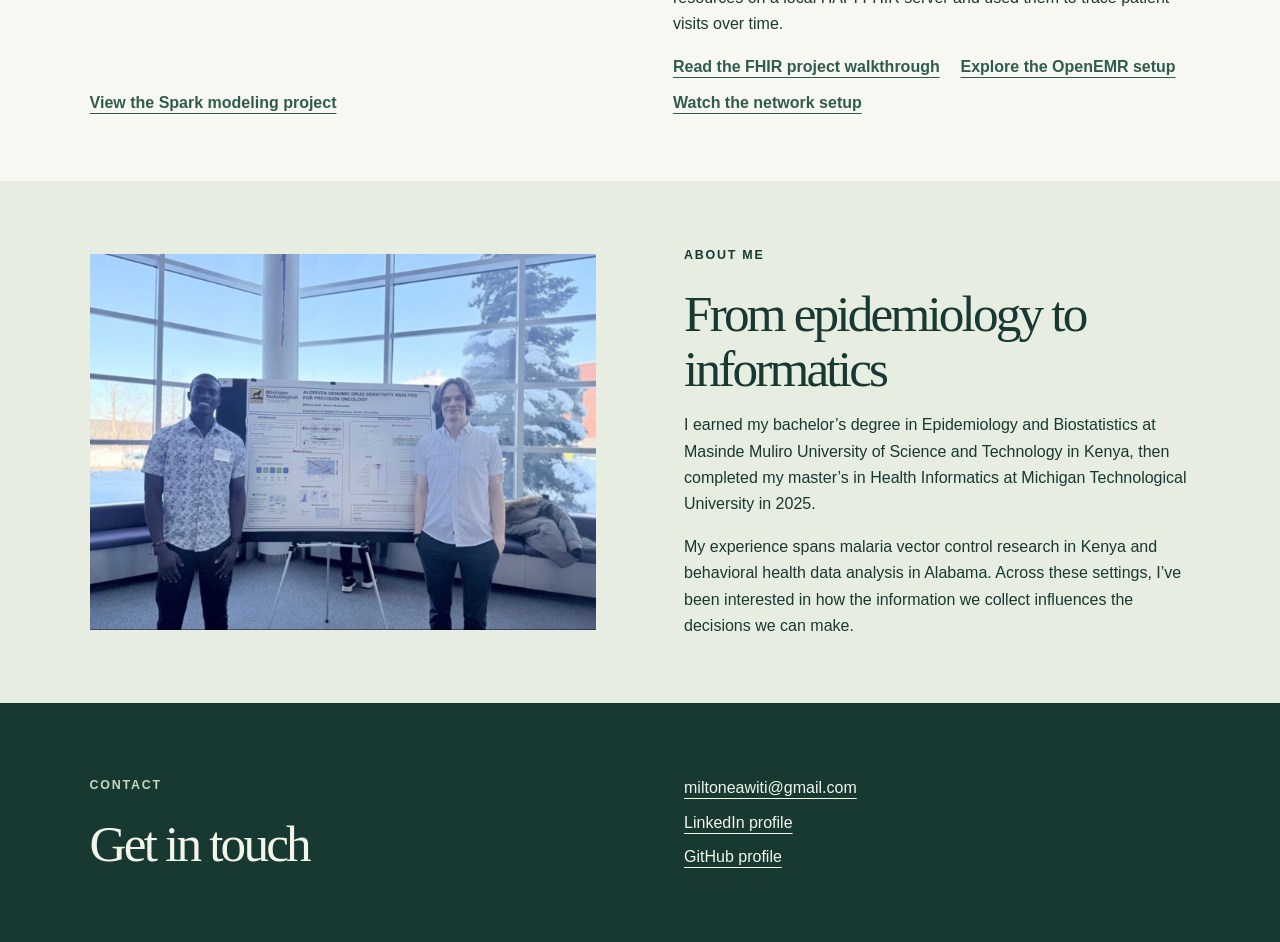
==== commit 4ec8ba08: "Update Dr Valeria Mudzindiko’s project credit" ====
--- a/index.html
+++ b/index.html
@@ -1,6 +1,6 @@
 <!doctype html><html lang="en"><head><meta charset="utf-8"><meta name="viewport" content="width=device-width,initial-scale=1"><meta name="theme-color" content="#183d37"><title>Miltone Awiti · Health Informatics Researcher</title><meta name="description" content="Miltone Awiti's research portfolio in clinical AI fairness, health informatics and interoperability."><link rel="stylesheet" href="style.css?v=rectangular"></head><body><a class="skip" href="#main">Skip to content</a>
 <header><a class="brand" href="#main"><b>MA</b> Miltone Awiti</a><nav aria-label="Main"><a href="#research">Research</a><a href="#science-communication">Science Communication</a><a href="#projects">Projects</a><a href="#about">About</a><a href="#contact">Contact</a></nav></header>
-<main id="main"><section class="hero"><div class="intro"><p class="kicker">Health informatics researcher</p><h1>Miltone<br><em>Awiti</em></h1><p class="lead">I study how clinical AI tools shape decisions about care, and which patients those tools might overlook.</p><div class="actions"><a class="primary" href="#research">Explore my research</a><a class="secondary" href="Miltone-Awiti-Resume.pdf">View Resume</a></div></div>
+<main id="main"><section class="hero"><div class="intro"><p class="kicker">Health informatics researcher</p><h1>Miltone<br><em>Awiti</em></h1><p class="lead">I study how clinical AI tools shape decisions about care, and which patients those tools might overlook.</p><div class="actions"><a class="primary" href="#research">Explore my research</a><a class="secondary" href="/Resume.pdf">View Resume</a></div></div>
 <figure class="portrait"><img src="graduation.jpeg" alt="Miltone Awiti in academic regalia at graduation"><figcaption>Michigan Technological University <span>2025</span></figcaption></figure></section>
 <section class="feature" id="research"><div><p class="kicker">Featured research · Scoping review protocol</p><h2>From Fairness Metrics<br><em>to the Bedside</em></h2><a class="textlink" href="https://osf.io/pre6h/">Read the protocol on OSF</a></div><div class="summary"><p>My scoping review examines how researchers identify and address bias in AI tools that support clinical decisions.</p><h3>Where I want to take this work</h3><p>In postpartum care, when a tool flags patients for follow-up, who gets missed? I want to examine how often that happens across patient groups and how researchers can detect those differences before a tool enters practice.</p></div></section>
 <section id="science-communication" class="section communication" aria-labelledby="communication-title">
@@ -10,7 +10,7 @@
 <p style="max-width:68ch">At the ComSciCon workshop in Boston, I had a chance to think about how I explain my research to people outside informatics. One lesson I carry into those conversations is to start with the follow-up call. Once people understand what that call could mean for a patient, we can talk about how to measure whom the tool misses.</p>
 <figure style="margin:1.25rem 0 0;max-width:56rem"><img src="comscicon-boston-2025.webp" width="1250" height="933" loading="lazy" alt="Workshop participants gathered beneath the Science Without Barriers banner at ComSciCon 2025" style="display:block;width:100%;height:auto"><figcaption style="margin-top:.5rem;font-size:.9rem">ComSciCon 2025 flagship workshop · Boston, Massachusetts</figcaption></figure>
 </section>
-<section id="projects" class="section"><p class="kicker">Applied health informatics</p><h2>Selected projects</h2><div class="projects"><article><h3>Predicting drug sensitivity in cancer cell lines</h3><p>Valeria V. Mudzindiko and I used genomic and pharmacological data to study how cancer cell lines respond to drugs. We explored which features contributed to model predictions.</p><div class="repo-links"><a href="https://github.com/Miltonawiti/AI-in-Healthcare">Explore the oncology project</a></div></article>
+<section id="projects" class="section"><p class="kicker">Applied health informatics</p><h2>Selected projects</h2><div class="projects"><article><h3>Predicting drug sensitivity in cancer cell lines</h3><p>Dr Valeria Mudzindiko and I used genomic and pharmacological data to study how cancer cell lines respond to drugs. We explored which features contributed to model predictions.</p><div class="repo-links"><a href="https://github.com/Miltonawiti/AI-in-Healthcare">Explore the oncology project</a></div></article>
 <article><h3>Wearable data for stress monitoring</h3><p>Our prototype connects Fitbit heart rate and activity data to a Flutter app through AWS. My focus was how readings move from an authorized wearable connection into the app.</p><div class="repo-links"><a href="https://github.com/Miltonawiti/IOMT">Explore the implementation</a><a href="https://github.com/Miltonawiti/Internet-of-Medical-Things">Read the overview</a></div></article>
 <article><h3>Preparing mental health data with PySpark</h3><p>Our team prepared 292,364 records to study mental health treatment patterns. We handled missing values, encoded categories, and timed the preprocessing across Spark configurations.</p><div class="repo-links"><a href="https://github.com/Miltonawiti/BIG-Data">See the preprocessing workflow</a></div></article>
 <article><h3>Machine learning for genomic data</h3><p>This project explores how classifiers handle DNA sequence data, comparing precision, recall, and F1 scores alongside how readily each model’s predictions can be interpreted.</p><div class="repo-links"><a href="https://github.com/Miltonawiti/CCDSS">Explore the genomics project</a></div></article>
